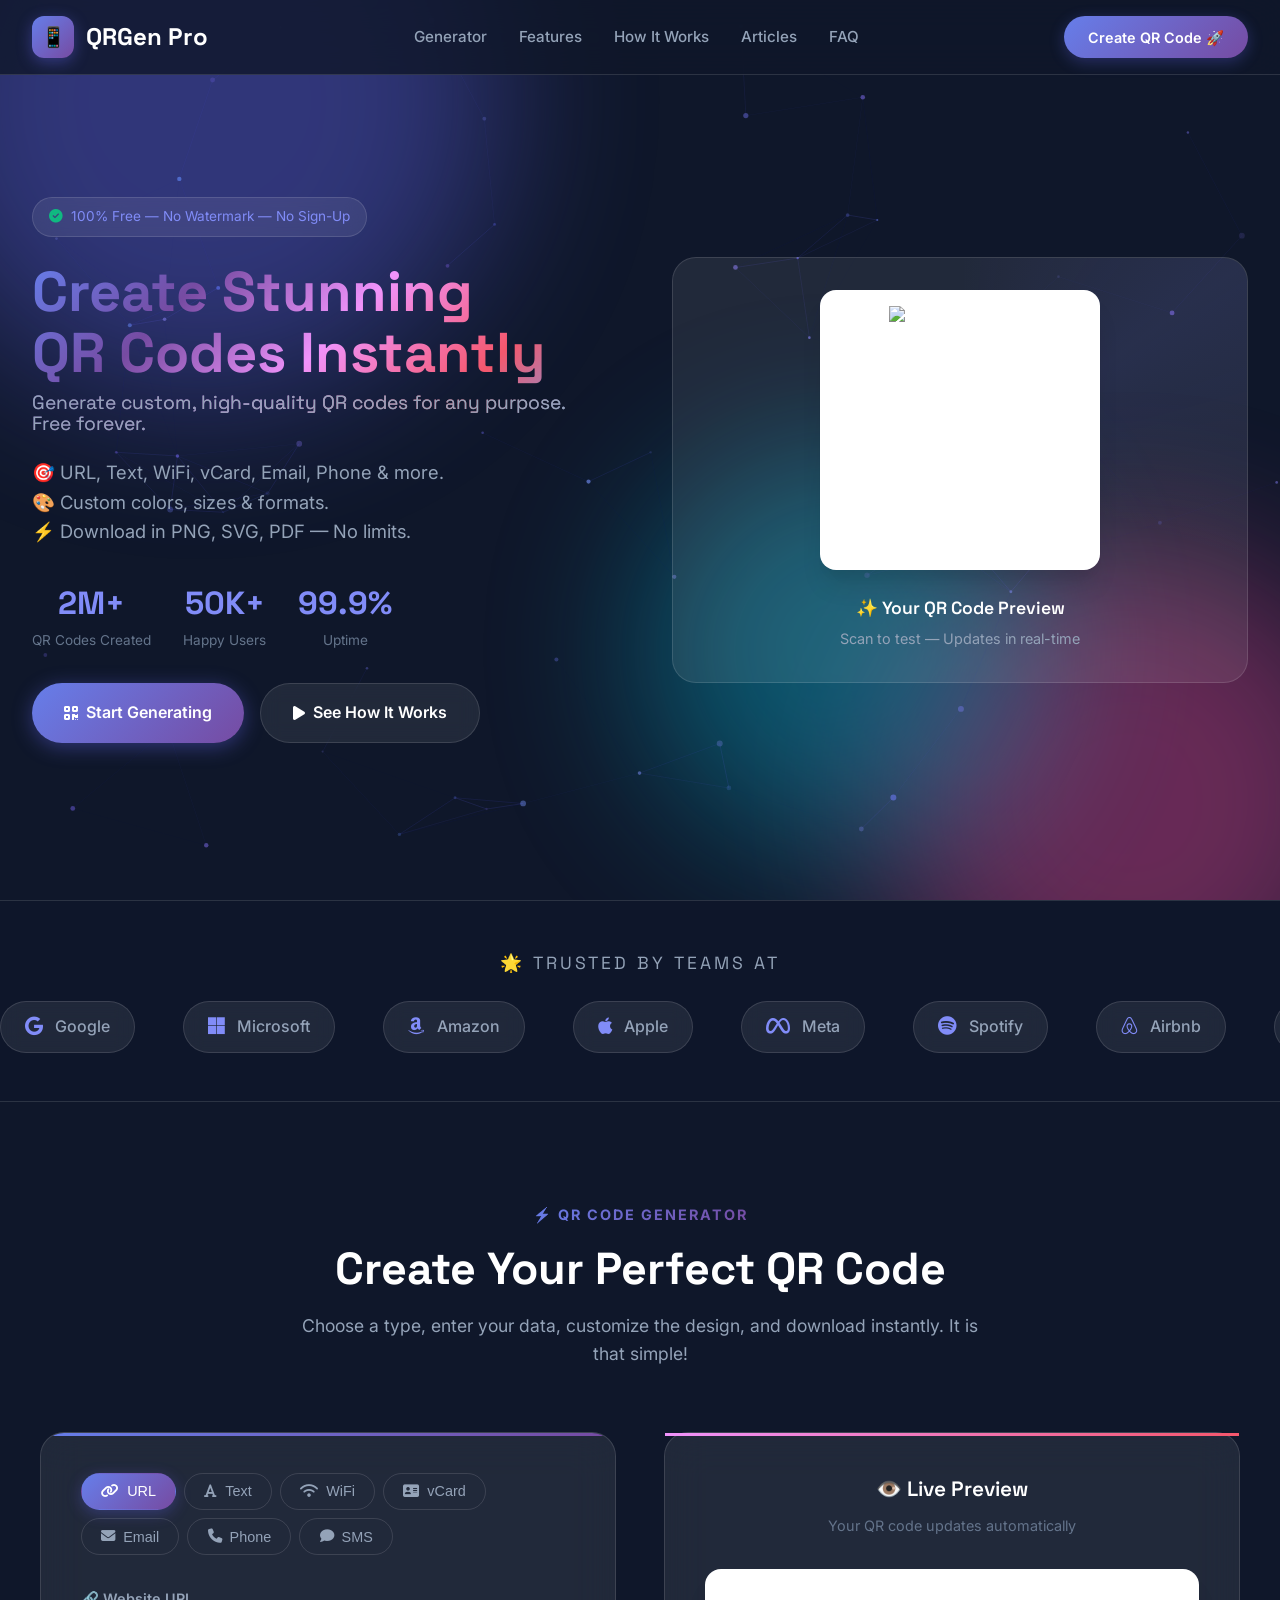
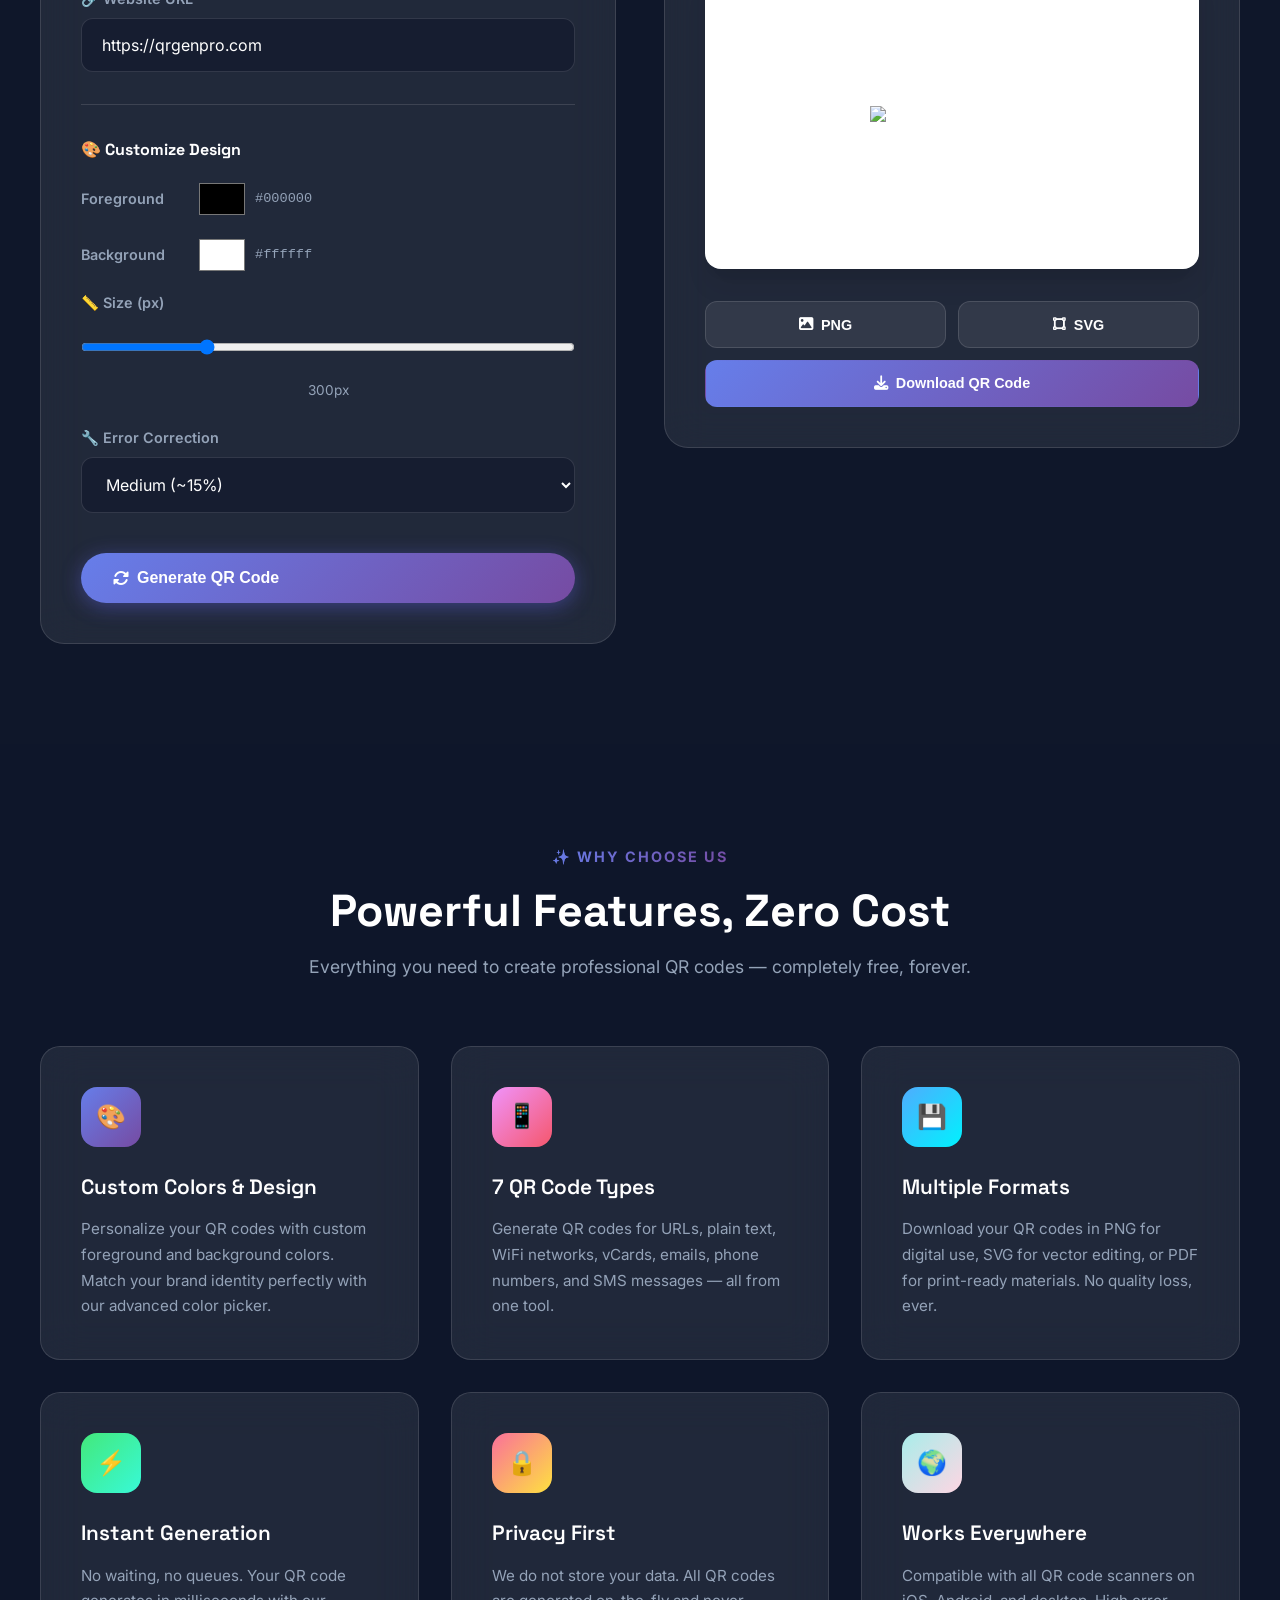
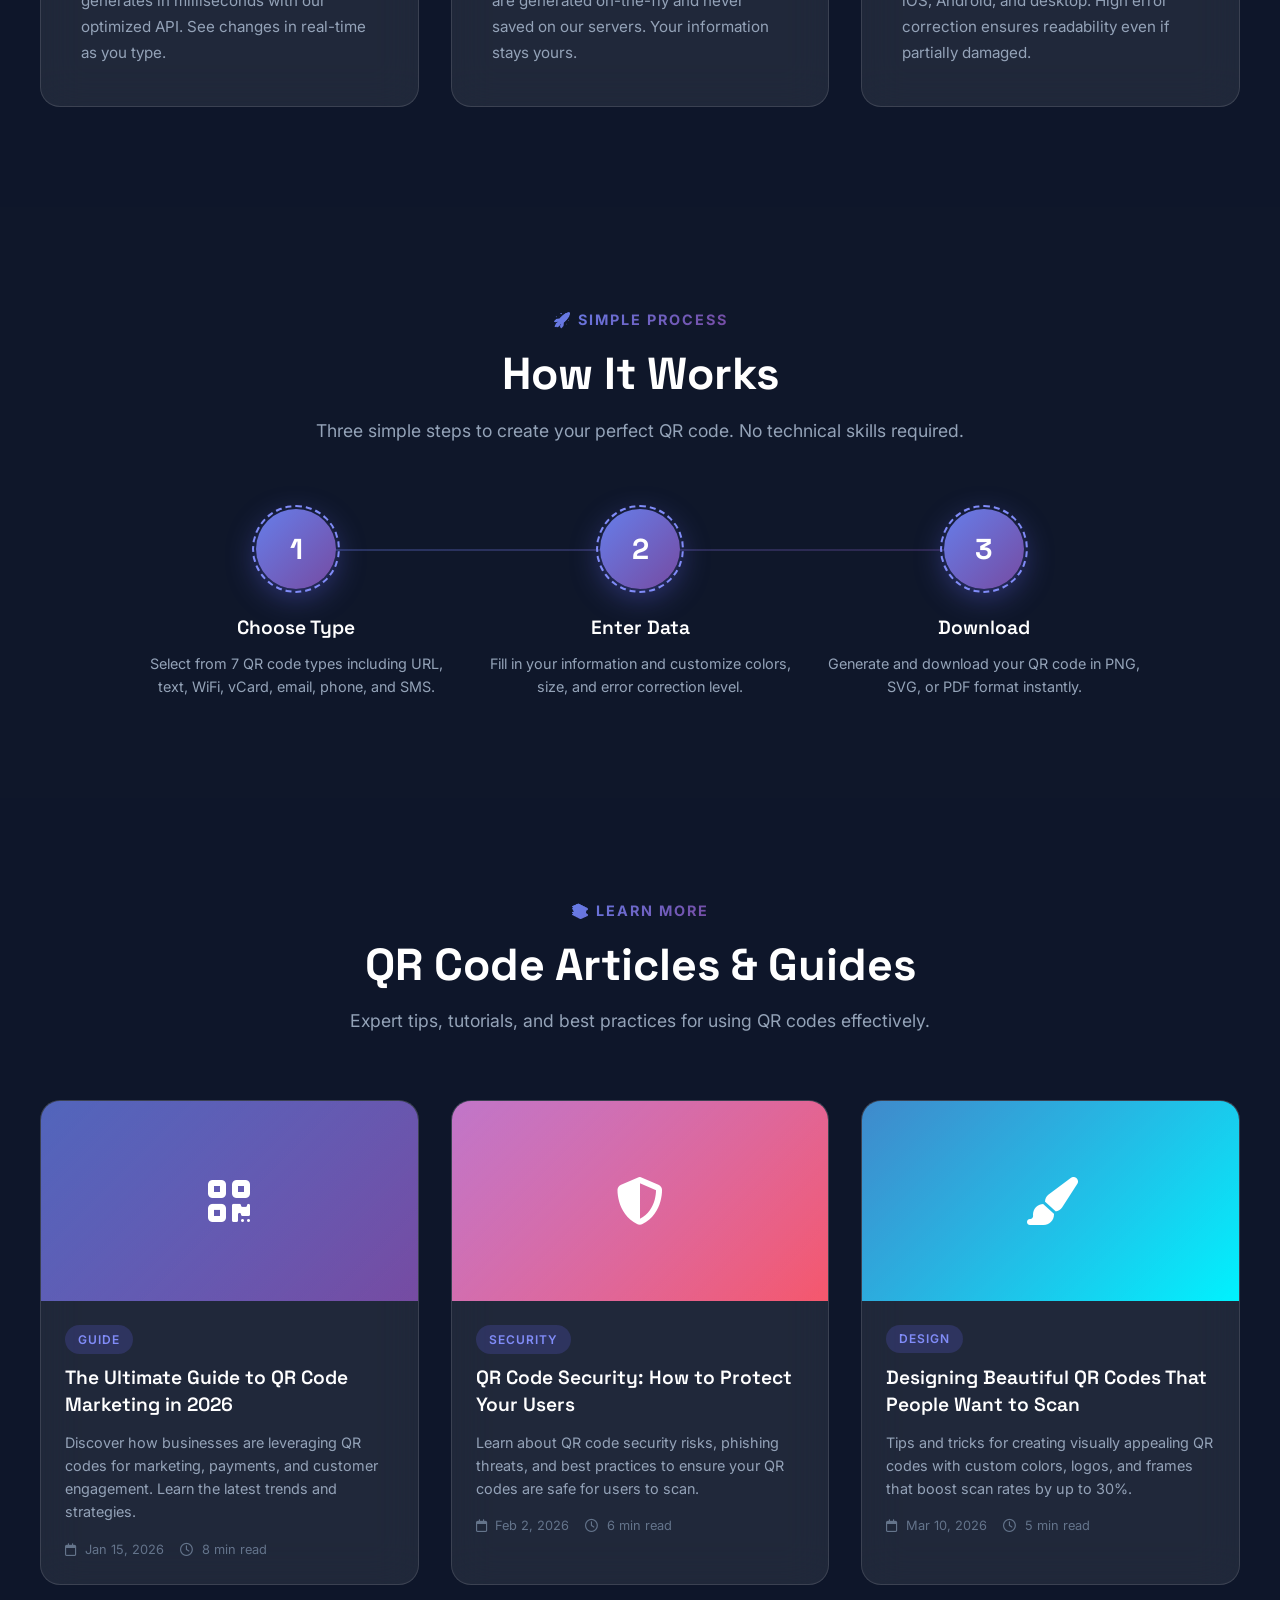
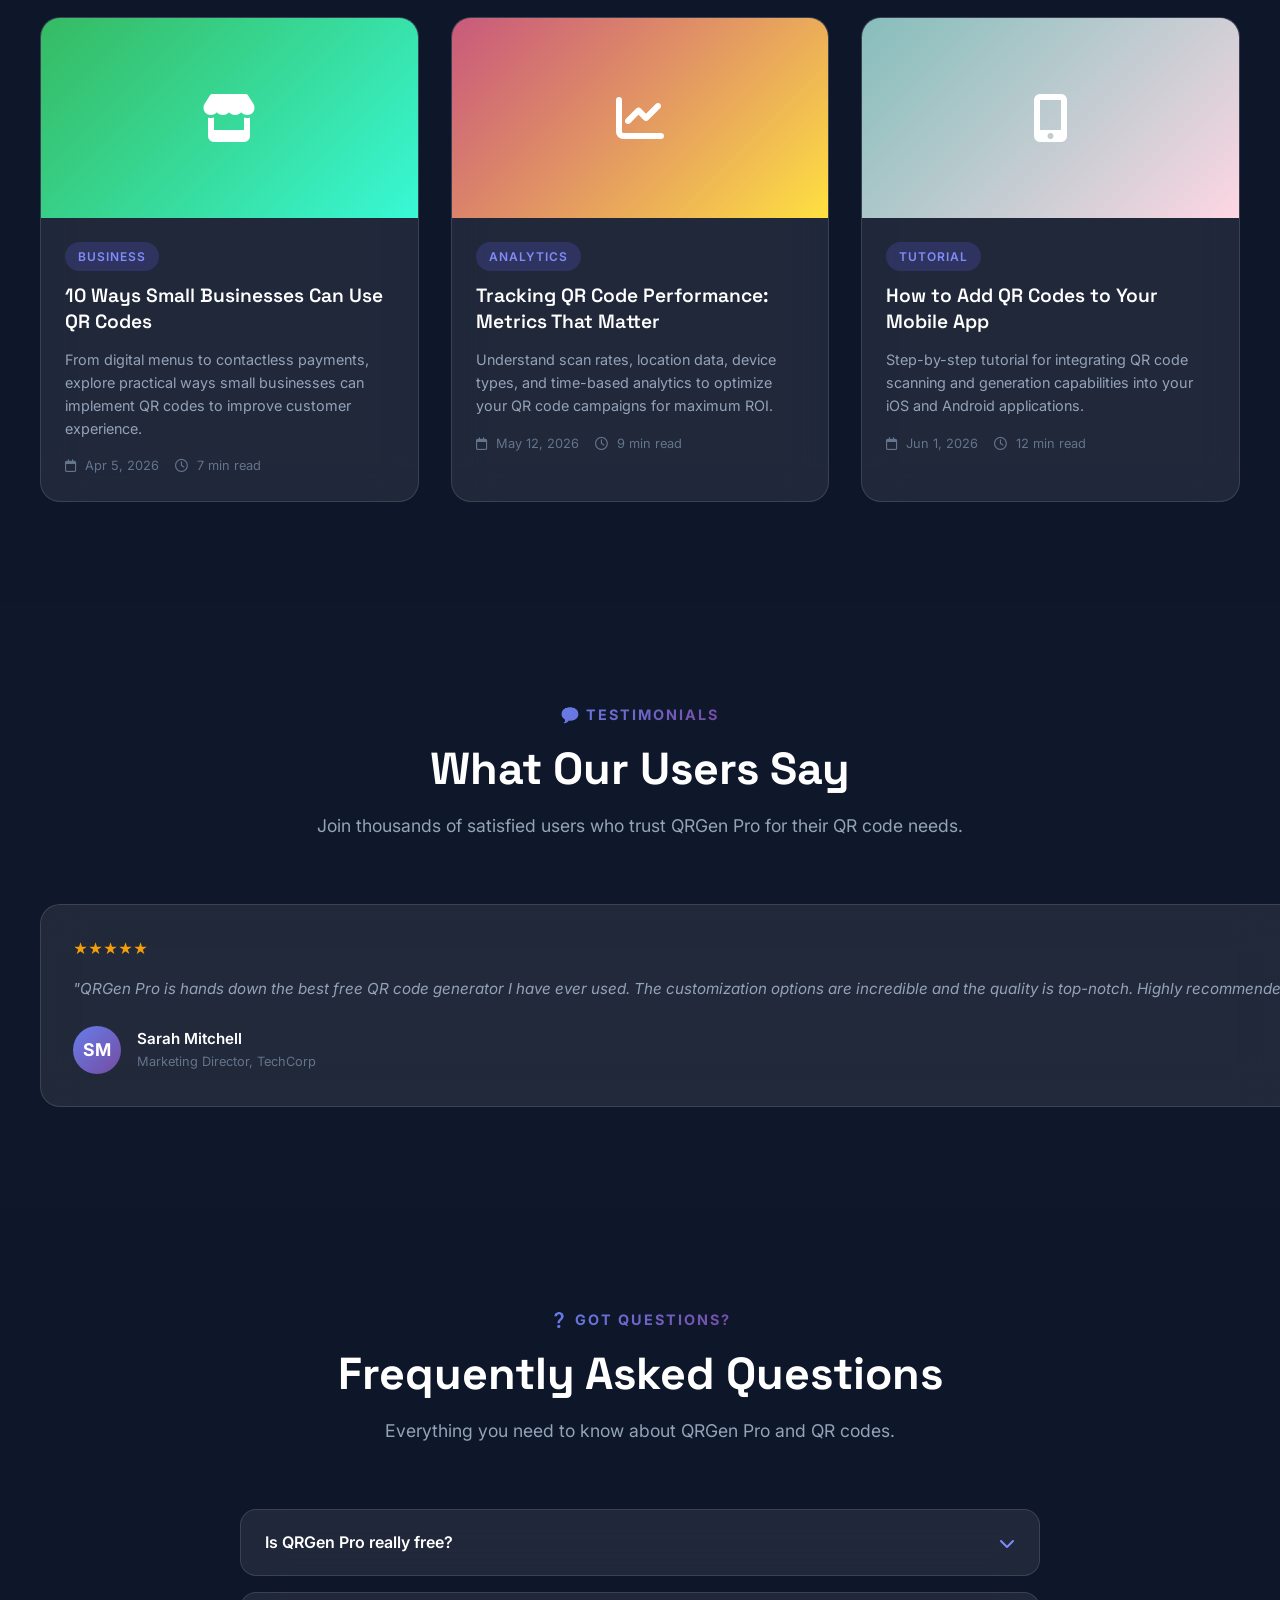
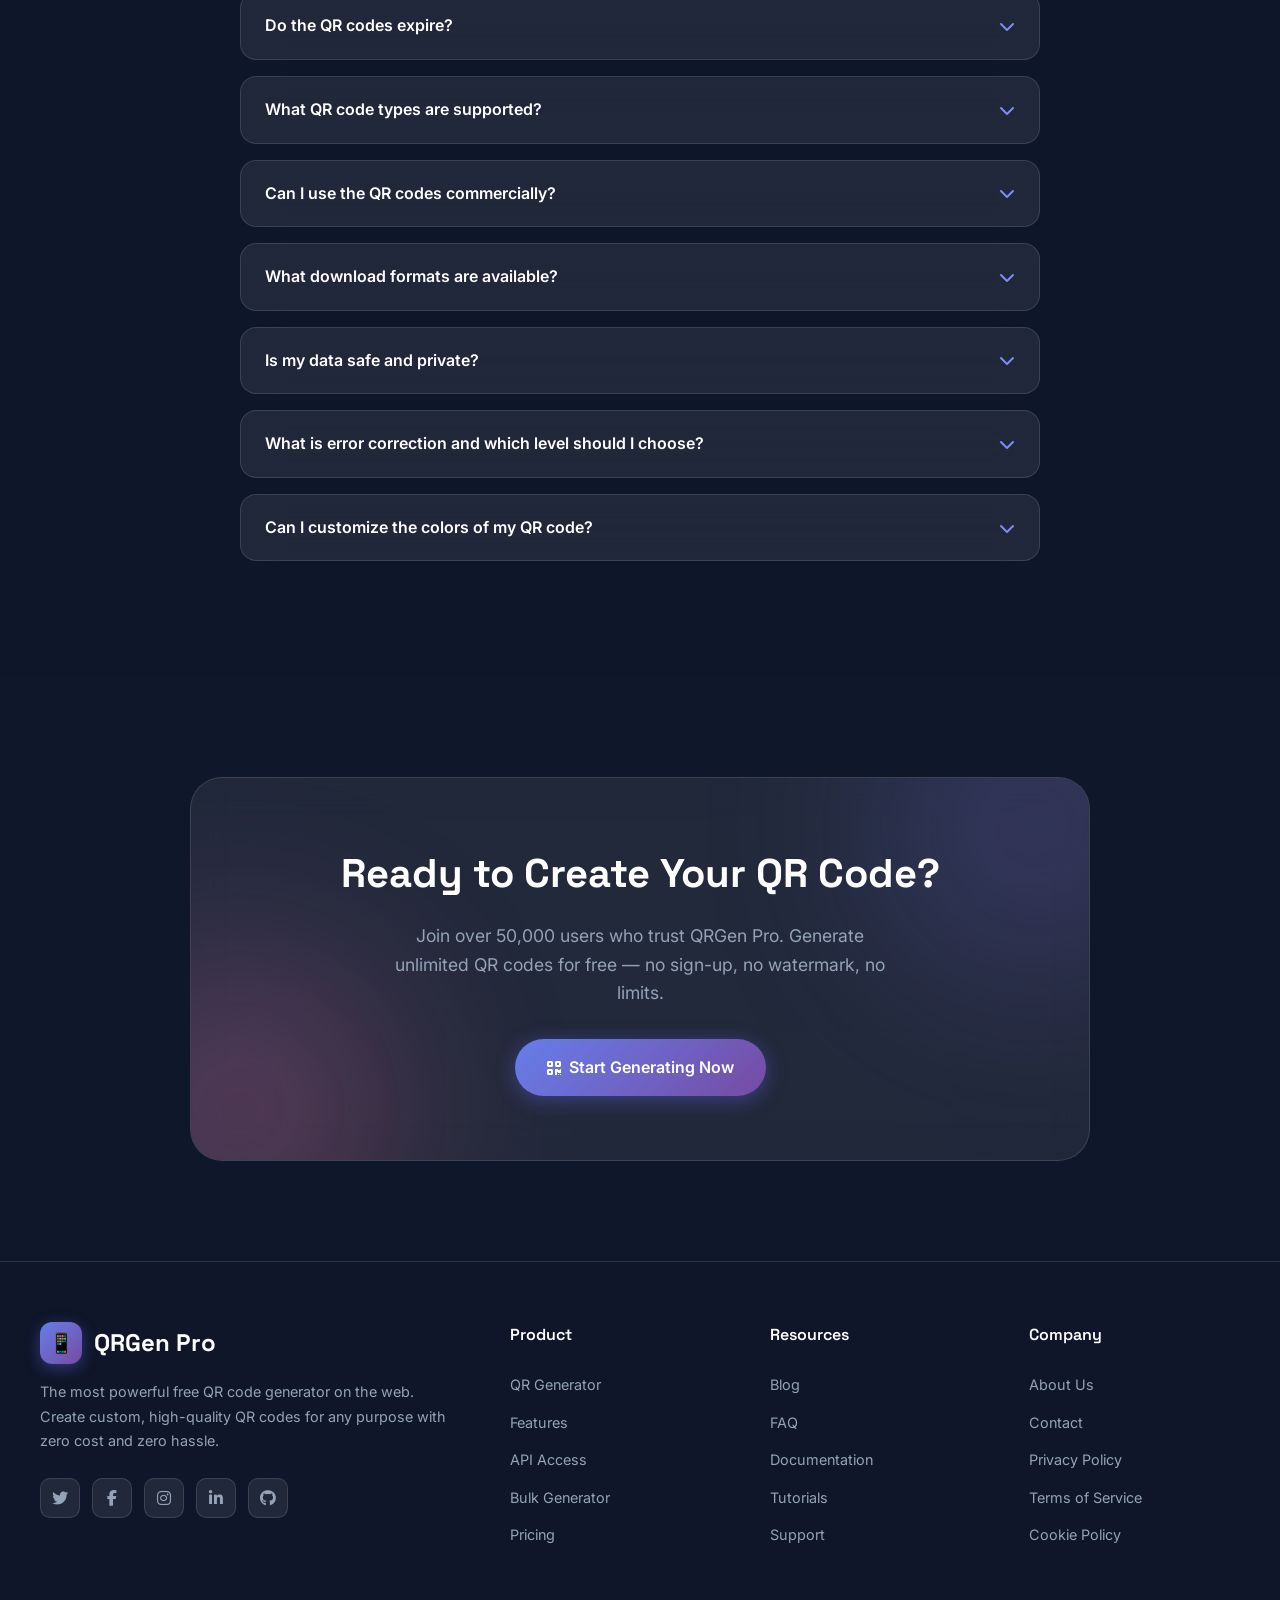
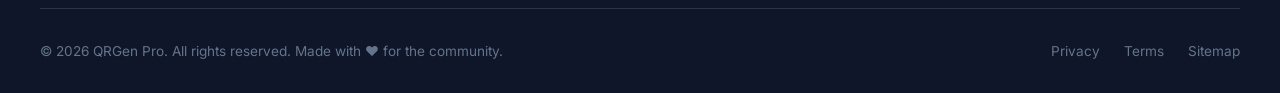
==== index.html @ 98ffdae9 "Add files via upload" ====
<!DOCTYPE html>
<html lang="en">
<head>
<meta charset="UTF-8">
<meta name="viewport" content="width=device-width, initial-scale=1.0">
<meta name="description" content="Free QR Code Generator - Create custom, high-quality QR codes for URLs, text, WiFi, vCard, email, phone & more. Download in PNG, SVG, PDF. No watermark, no registration.">
<meta name="keywords" content="QR code generator, free QR code, custom QR code, QR code maker, QR code creator, download QR code, PNG QR code, SVG QR code">
<meta name="author" content="QRGen Pro">
<meta name="robots" content="index, follow">
<meta property="og:title" content="QRGen Pro - Free QR Code Generator">
<meta property="og:description" content="Create stunning QR codes instantly. Free, no watermark, no sign-up required.">
<meta property="og:type" content="website">
<meta name="twitter:card" content="summary_large_image">
<title>QRGen Pro - Free QR Code Generator | Create Custom QR Codes Instantly</title>
<link rel="canonical" href="https://bankacem.github.io/QR-Codes/">
<link rel="sitemap" type="application/xml" title="Sitemap" href="https://bankacem.github.io/QR-Codes/sitemap.xml">
<link rel="icon" href="https://cdn-icons-png.flaticon.com/512/714/714390.png">
<link href="https://fonts.googleapis.com/css2?family=Inter:wght@300;400;500;600;700;800;900&family=Space+Grotesk:wght@400;500;600;700&display=swap" rel="stylesheet">
<link rel="stylesheet" href="https://cdnjs.cloudflare.com/ajax/libs/font-awesome/6.5.0/css/all.min.css">
<style>
:root{--primary:#6366f1;--primary-dark:#4f46e5;--primary-light:#818cf8;--secondary:#ec4899;--accent:#06b6d4;--success:#10b981;--warning:#f59e0b;--danger:#ef4444;--dark:#0f172a;--dark-light:#1e293b;--gray:#64748b;--gray-light:#94a3b8;--white:#fff;--glass:rgba(255,255,255,0.08);--glass-border:rgba(255,255,255,0.12);--g1:linear-gradient(135deg,#667eea 0%,#764ba2 100%);--g2:linear-gradient(135deg,#f093fb 0%,#f5576c 100%);--g3:linear-gradient(135deg,#4facfe 0%,#00f2fe 100%);--g4:linear-gradient(135deg,#43e97b 0%,#38f9d7 100%);--g5:linear-gradient(135deg,#fa709a 0%,#fee140 100%);--gh:linear-gradient(135deg,#667eea 0%,#764ba2 25%,#f093fb 50%,#f5576c 75%,#4facfe 100%);--sh-sm:0 1px 2px rgba(0,0,0,0.05);--sh-md:0 4px 6px -1px rgba(0,0,0,0.1),0 2px 4px -1px rgba(0,0,0,0.06);--sh-lg:0 10px 15px -3px rgba(0,0,0,0.1),0 4px 6px -2px rgba(0,0,0,0.05);--sh-xl:0 20px 25px -5px rgba(0,0,0,0.1),0 10px 10px -5px rgba(0,0,0,0.04);}
*{margin:0;padding:0;box-sizing:border-box}
html{scroll-behavior:smooth;scroll-padding-top:80px}
body{font-family:'Inter',-apple-system,BlinkMacSystemFont,sans-serif;background:var(--dark);color:var(--white);line-height:1.6;overflow-x:hidden}
.bg{position:fixed;top:0;left:0;width:100%;height:100%;z-index:-1;overflow:hidden}
.orb{position:absolute;border-radius:50%;filter:blur(80px);opacity:0.4;animation:fo 20s ease-in-out infinite}
.o1{width:600px;height:600px;background:var(--primary);top:-200px;left:-100px}
.o2{width:500px;height:500px;background:var(--secondary);bottom:-150px;right:-100px;animation-delay:-5s}
.o3{width:400px;height:400px;background:var(--accent);top:50%;left:50%;animation-delay:-10s}
@keyframes fo{0%,100%{transform:translate(0,0) scale(1)}25%{transform:translate(50px,-30px) scale(1.1)}50%{transform:translate(-30px,50px) scale(0.9)}75%{transform:translate(30px,30px) scale(1.05)}}
#pc{position:fixed;top:0;left:0;width:100%;height:100%;z-index:-1;pointer-events:none}
.tc{position:fixed;top:100px;right:20px;z-index:10000;display:flex;flex-direction:column;gap:0.5rem}
.toast{background:var(--dark-light);border:1px solid var(--glass-border);border-radius:12px;padding:1rem 1.5rem;display:flex;align-items:center;gap:0.75rem;color:var(--white);font-size:0.9rem;font-weight:500;box-shadow:var(--sh-xl);animation:si 0.4s ease;min-width:280px}
.toast.s{border-left:4px solid var(--success)}.toast.e{border-left:4px solid var(--danger)}.toast.i{border-left:4px solid var(--primary)}
@keyframes si{from{opacity:0;transform:translateX(100px)}to{opacity:1;transform:translateX(0)}}
@keyframes so{to{opacity:0;transform:translateX(100px)}}.toast.h{animation:so 0.4s ease forwards}
.nav{position:fixed;top:0;left:0;right:0;z-index:1000;padding:1rem 2rem;background:rgba(15,23,42,0.8);backdrop-filter:blur(20px);border-bottom:1px solid var(--glass-border);transition:all 0.3s ease}
.nav.sc{padding:0.75rem 2rem;background:rgba(15,23,42,0.95);box-shadow:var(--sh-lg)}
.ni{max-width:1400px;margin:0 auto;display:flex;justify-content:space-between;align-items:center}
.logo{display:flex;align-items:center;gap:0.75rem;text-decoration:none;color:var(--white);font-family:'Space Grotesk',sans-serif;font-weight:700;font-size:1.5rem}
.li{width:42px;height:42px;background:var(--g1);border-radius:12px;display:flex;align-items:center;justify-content:center;font-size:1.25rem;box-shadow:0 4px 15px rgba(99,102,241,0.4)}
.nl{display:flex;gap:2rem;list-style:none}
.nl a{color:var(--gray-light);text-decoration:none;font-weight:500;font-size:0.95rem;transition:color 0.3s ease;position:relative}
.nl a:hover{color:var(--white)}
.nl a::after{content:'';position:absolute;bottom:-4px;left:0;width:0;height:2px;background:var(--g1);transition:width 0.3s ease;border-radius:2px}
.nl a:hover::after{width:100%}
.nc{background:var(--g1);color:var(--white);padding:0.6rem 1.5rem;border-radius:50px;text-decoration:none;font-weight:600;font-size:0.9rem;transition:all 0.3s ease;box-shadow:0 4px 15px rgba(99,102,241,0.3)}
.nc:hover{transform:translateY(-2px);box-shadow:0 8px 25px rgba(99,102,241,0.5)}
.hero{min-height:100vh;display:flex;align-items:center;justify-content:center;padding:120px 2rem 80px;position:relative;overflow:hidden}
.hc{max-width:1400px;width:100%;display:grid;grid-template-columns:1fr 1fr;gap:4rem;align-items:center}
.ht{animation:fu 1s ease}
.hb{display:inline-flex;align-items:center;gap:0.5rem;background:var(--glass);border:1px solid var(--glass-border);padding:0.5rem 1rem;border-radius:50px;font-size:0.85rem;color:var(--primary-light);margin-bottom:1.5rem;backdrop-filter:blur(10px)}
.hb i{color:var(--success)}
.htit{font-family:'Space Grotesk',sans-serif;font-size:3.5rem;font-weight:800;line-height:1.1;margin-bottom:1.5rem;background:var(--gh);-webkit-background-clip:text;-webkit-text-fill-color:transparent;background-clip:text}
.htit span{display:block;font-size:1.2rem;font-weight:400;color:var(--gray-light);-webkit-text-fill-color:var(--gray-light);margin-top:0.5rem}
.hd{font-size:1.15rem;color:var(--gray-light);margin-bottom:2rem;max-width:500px}
.hs{display:flex;gap:2rem;margin-bottom:2rem}
.st{text-align:center}
.sn{font-family:'Space Grotesk',sans-serif;font-size:2rem;font-weight:700;color:var(--primary-light)}
.sl{font-size:0.85rem;color:var(--gray)}
.hbts{display:flex;gap:1rem;flex-wrap:wrap}
.bp{background:var(--g1);color:var(--white);padding:1rem 2rem;border-radius:50px;text-decoration:none;font-weight:600;font-size:1rem;border:none;cursor:pointer;transition:all 0.3s ease;display:inline-flex;align-items:center;gap:0.5rem;box-shadow:0 4px 20px rgba(99,102,241,0.4)}
.bp:hover{transform:translateY(-3px);box-shadow:0 8px 30px rgba(99,102,241,0.6)}
.bs{background:var(--glass);color:var(--white);padding:1rem 2rem;border-radius:50px;text-decoration:none;font-weight:600;font-size:1rem;border:1px solid var(--glass-border);cursor:pointer;transition:all 0.3s ease;display:inline-flex;align-items:center;gap:0.5rem;backdrop-filter:blur(10px)}
.bs:hover{background:rgba(255,255,255,0.15);border-color:var(--primary-light)}
.hv{position:relative;animation:fu 1s ease 0.3s both}
.hqp{background:var(--glass);backdrop-filter:blur(20px);border:1px solid var(--glass-border);border-radius:24px;padding:2rem;text-align:center;position:relative;overflow:hidden}
.hqp::before{content:'';position:absolute;top:-50%;left:-50%;width:200%;height:200%;background:conic-gradient(from 0deg,transparent,var(--primary),transparent 30%);animation:rot 4s linear infinite;opacity:0.1}
@keyframes rot{to{transform:rotate(360deg)}}
.hqi{position:relative;z-index:1}
.hqimg{width:280px;height:280px;margin:0 auto 1.5rem;background:var(--white);border-radius:16px;padding:1rem;box-shadow:var(--sh-xl)}
.hqimg img{width:100%;height:100%;object-fit:contain}
.hql{font-family:'Space Grotesk',sans-serif;font-size:1.1rem;font-weight:600;color:var(--white)}
.hqs{font-size:0.9rem;color:var(--gray-light);margin-top:0.25rem}
.ms{padding:3rem 0;overflow:hidden;background:rgba(15,23,42,0.5);border-top:1px solid var(--glass-border);border-bottom:1px solid var(--glass-border)}
.mt{text-align:center;font-family:'Space Grotesk',sans-serif;font-size:1.1rem;color:var(--gray-light);margin-bottom:1.5rem;text-transform:uppercase;letter-spacing:3px}
.mtr{display:flex;gap:3rem;animation:mr 30s linear infinite;width:max-content}
.mtr:hover{animation-play-state:paused}
@keyframes mr{0%{transform:translateX(0)}100%{transform:translateX(-50%)}}
.mi{display:flex;align-items:center;gap:0.75rem;background:var(--glass);border:1px solid var(--glass-border);padding:0.75rem 1.5rem;border-radius:50px;white-space:nowrap;font-weight:500;color:var(--gray-light);backdrop-filter:blur(10px);transition:all 0.3s ease}
.mi:hover{background:rgba(99,102,241,0.2);border-color:var(--primary-light);color:var(--white)}
.mi i{font-size:1.2rem;color:var(--primary-light)}
.gs{padding:100px 2rem;position:relative}
.sh{text-align:center;max-width:700px;margin:0 auto 4rem}
.stag{display:inline-block;background:var(--g1);-webkit-background-clip:text;-webkit-text-fill-color:transparent;background-clip:text;font-weight:700;font-size:0.9rem;text-transform:uppercase;letter-spacing:2px;margin-bottom:1rem}
.stit{font-family:'Space Grotesk',sans-serif;font-size:2.8rem;font-weight:700;margin-bottom:1rem;line-height:1.2}
.sd{font-size:1.1rem;color:var(--gray-light)}
.gc{max-width:1200px;margin:0 auto;display:grid;grid-template-columns:1fr 1fr;gap:3rem;align-items:start}
.gcard{background:var(--glass);backdrop-filter:blur(20px);border:1px solid var(--glass-border);border-radius:24px;padding:2.5rem;position:relative;overflow:hidden}
.gcard::before{content:'';position:absolute;top:0;left:0;right:0;height:3px;background:var(--g1)}
.qt{display:flex;gap:0.5rem;margin-bottom:2rem;flex-wrap:wrap}
.qtab{padding:0.6rem 1.2rem;border-radius:50px;border:1px solid var(--glass-border);background:transparent;color:var(--gray-light);font-size:0.9rem;font-weight:500;cursor:pointer;transition:all 0.3s ease;display:flex;align-items:center;gap:0.5rem}
.qtab:hover{background:rgba(99,102,241,0.1);border-color:var(--primary-light);color:var(--white)}
.qtab.a{background:var(--g1);border-color:transparent;color:var(--white);box-shadow:0 4px 15px rgba(99,102,241,0.3)}
.qig{margin-bottom:1.5rem}
.qig label{display:block;font-size:0.9rem;font-weight:600;color:var(--gray-light);margin-bottom:0.5rem}
.qig input,.qig textarea,.qig select{width:100%;padding:1rem 1.25rem;border-radius:12px;border:1px solid var(--glass-border);background:rgba(15,23,42,0.6);color:var(--white);font-size:1rem;font-family:inherit;transition:all 0.3s ease;outline:none}
.qig input:focus,.qig textarea:focus,.qig select:focus{border-color:var(--primary-light);box-shadow:0 0 0 3px rgba(99,102,241,0.2)}
.qig textarea{min-height:120px;resize:vertical}
.qir{display:grid;grid-template-columns:1fr 1fr;gap:1rem}
.cpg{display:flex;align-items:center;gap:1rem;margin-bottom:1rem}
.cpg label{font-size:0.9rem;font-weight:600;color:var(--gray-light);min-width:100px}
.cpw{position:relative;display:flex;align-items:center;gap:0.5rem}
.cpw input[type="color"]{width:50px;height:40px;border:none;border-radius:8px;cursor:pointer;background:none}
.cpw span{font-size:0.85rem;color:var(--gray-light);font-family:monospace}
.qpc{background:var(--glass);backdrop-filter:blur(20px);border:1px solid var(--glass-border);border-radius:24px;padding:2.5rem;text-align:center;position:sticky;top:100px}
.qpc::before{content:'';position:absolute;top:0;left:0;right:0;height:3px;background:var(--g2)}
.qpt{font-family:'Space Grotesk',sans-serif;font-size:1.3rem;font-weight:600;margin-bottom:0.5rem}
.qps{font-size:0.9rem;color:var(--gray);margin-bottom:2rem}
.qpa{background:var(--white);border-radius:16px;padding:2rem;margin-bottom:2rem;min-height:300px;display:flex;align-items:center;justify-content:center;box-shadow:var(--sh-xl)}
.qpa img{max-width:100%;max-height:260px}
.qph{text-align:center;color:var(--gray)}
.qph i{font-size:4rem;margin-bottom:1rem;opacity:0.5}
.qdb{display:grid;grid-template-columns:1fr 1fr;gap:0.75rem}
.bd{padding:0.9rem;border-radius:12px;border:1px solid var(--glass-border);background:var(--glass);color:var(--white);font-weight:600;font-size:0.9rem;cursor:pointer;transition:all 0.3s ease;display:flex;align-items:center;justify-content:center;gap:0.5rem}
.bd:hover{background:var(--primary);border-color:var(--primary);transform:translateY(-2px)}
.bd.bf{grid-column:1/-1;background:var(--g1);border-color:transparent}
.bd.bf:hover{box-shadow:0 4px 20px rgba(99,102,241,0.4)}
.fs{padding:100px 2rem;background:rgba(15,23,42,0.5)}
.fg{max-width:1200px;margin:0 auto;display:grid;grid-template-columns:repeat(auto-fit,minmax(300px,1fr));gap:2rem}
.fc{background:var(--glass);backdrop-filter:blur(20px);border:1px solid var(--glass-border);border-radius:20px;padding:2.5rem;transition:all 0.4s ease;position:relative;overflow:hidden}
.fc::before{content:'';position:absolute;top:0;left:0;right:0;height:3px;background:var(--g3);transform:scaleX(0);transition:transform 0.4s ease}
.fc:hover{transform:translateY(-8px);box-shadow:var(--sh-xl);border-color:rgba(99,102,241,0.3)}
.fc:hover::before{transform:scaleX(1)}
.fi{width:60px;height:60px;border-radius:16px;display:flex;align-items:center;justify-content:center;font-size:1.5rem;margin-bottom:1.5rem;position:relative}
.fi.b1{background:var(--g1)}.fi.b2{background:var(--g2)}.fi.b3{background:var(--g3)}.fi.b4{background:var(--g4)}.fi.b5{background:var(--g5)}.fi.b6{background:linear-gradient(135deg,#a8edea 0%,#fed6e3 100%)}
.ft{font-family:'Space Grotesk',sans-serif;font-size:1.3rem;font-weight:600;margin-bottom:0.75rem}
.fd{font-size:0.95rem;color:var(--gray-light);line-height:1.7}
.hiw{padding:100px 2rem}
.sc{max-width:1000px;margin:0 auto;display:flex;justify-content:space-between;gap:2rem;position:relative}
.sc::before{content:'';position:absolute;top:40px;left:15%;right:15%;height:2px;background:var(--g1);opacity:0.3}
.si{flex:1;text-align:center;position:relative;z-index:1}
.sn2{width:80px;height:80px;border-radius:50%;background:var(--g1);display:flex;align-items:center;justify-content:center;font-family:'Space Grotesk',sans-serif;font-size:1.8rem;font-weight:700;margin:0 auto 1.5rem;box-shadow:0 8px 30px rgba(99,102,241,0.4);position:relative}
.sn2::after{content:'';position:absolute;inset:-4px;border-radius:50%;border:2px dashed var(--primary-light);animation:sp 10s linear infinite}
@keyframes sp{to{transform:rotate(360deg)}}
.st2{font-family:'Space Grotesk',sans-serif;font-size:1.2rem;font-weight:600;margin-bottom:0.5rem}
.sd2{font-size:0.9rem;color:var(--gray-light)}
.ars{padding:100px 2rem;background:rgba(15,23,42,0.5)}
.ag{max-width:1200px;margin:0 auto;display:grid;grid-template-columns:repeat(auto-fit,minmax(350px,1fr));gap:2rem}
.arc{background:var(--glass);backdrop-filter:blur(20px);border:1px solid var(--glass-border);border-radius:20px;overflow:hidden;transition:all 0.4s ease}
.arc:hover{transform:translateY(-8px);box-shadow:var(--sh-xl);border-color:rgba(99,102,241,0.3)}
.arim{height:200px;background:var(--g1);display:flex;align-items:center;justify-content:center;font-size:3rem;position:relative;overflow:hidden}
.arim::before{content:'';position:absolute;inset:0;background:linear-gradient(135deg,rgba(0,0,0,0.2),transparent)}
.arim i{position:relative;z-index:1}
.arcnt{padding:1.5rem}
.artag{display:inline-block;background:rgba(99,102,241,0.2);color:var(--primary-light);padding:0.3rem 0.8rem;border-radius:50px;font-size:0.75rem;font-weight:600;text-transform:uppercase;letter-spacing:1px;margin-bottom:0.75rem}
.artit{font-family:'Space Grotesk',sans-serif;font-size:1.2rem;font-weight:600;margin-bottom:0.75rem;line-height:1.4}
.arex{font-size:0.9rem;color:var(--gray-light);margin-bottom:1rem;line-height:1.6}
.arm{display:flex;align-items:center;gap:1rem;font-size:0.8rem;color:var(--gray)}
.arm i{margin-right:0.3rem}
.tss{padding:100px 2rem;overflow:hidden}
.tsl{max-width:1200px;margin:0 auto;position:relative}
.tst{display:flex;gap:2rem;animation:st 25s linear infinite;width:max-content}
.tst:hover{animation-play-state:paused}
@keyframes st{0%{transform:translateX(0)}100%{transform:translateX(-50%)}}
.tsc{background:var(--glass);backdrop-filter:blur(20px);border:1px solid var(--glass-border);border-radius:20px;padding:2rem;min-width:350px;transition:all 0.3s ease}
.tsc:hover{border-color:var(--primary-light);transform:scale(1.02)}
.tss2{color:var(--warning);margin-bottom:1rem;font-size:0.9rem}
.tstx{font-size:0.95rem;color:var(--gray-light);line-height:1.7;margin-bottom:1.5rem;font-style:italic}
.tsa{display:flex;align-items:center;gap:1rem}
.tsav{width:48px;height:48px;border-radius:50%;background:var(--g1);display:flex;align-items:center;justify-content:center;font-weight:700;font-size:1.1rem}
.tsai h4{font-size:0.95rem;font-weight:600}
.tsai p{font-size:0.8rem;color:var(--gray)}
.faqS{padding:100px 2rem;background:rgba(15,23,42,0.5)}
.faqC{max-width:800px;margin:0 auto}
.faqI{background:var(--glass);backdrop-filter:blur(20px);border:1px solid var(--glass-border);border-radius:16px;margin-bottom:1rem;overflow:hidden;transition:all 0.3s ease}
.faqI:hover{border-color:rgba(99,102,241,0.3)}
.faqQ{padding:1.25rem 1.5rem;display:flex;justify-content:space-between;align-items:center;cursor:pointer;font-weight:600;font-size:1rem;transition:all 0.3s ease}
.faqQ:hover{color:var(--primary-light)}
.faqQ i{transition:transform 0.3s ease;color:var(--primary-light)}
.faqI.a .faqQ i{transform:rotate(180deg)}
.faqA{max-height:0;overflow:hidden;transition:max-height 0.4s ease,padding 0.4s ease}
.faqI.a .faqA{max-height:300px;padding:0 1.5rem 1.25rem}
.faqA p{color:var(--gray-light);font-size:0.95rem;line-height:1.7}
.ctaS{padding:100px 2rem;position:relative;overflow:hidden}
.ctaC{max-width:900px;margin:0 auto;background:var(--glass);backdrop-filter:blur(20px);border:1px solid var(--glass-border);border-radius:32px;padding:4rem 3rem;text-align:center;position:relative;overflow:hidden}
.ctaC::before{content:'';position:absolute;top:-100px;right:-100px;width:300px;height:300px;background:var(--g1);border-radius:50%;filter:blur(100px);opacity:0.3}
.ctaC::after{content:'';position:absolute;bottom:-100px;left:-100px;width:300px;height:300px;background:var(--g2);border-radius:50%;filter:blur(100px);opacity:0.3}
.ctaT{font-family:'Space Grotesk',sans-serif;font-size:2.5rem;font-weight:700;margin-bottom:1rem;position:relative;z-index:1}
.ctaD{font-size:1.1rem;color:var(--gray-light);margin-bottom:2rem;max-width:500px;margin-left:auto;margin-right:auto;position:relative;z-index:1}
.ftr{padding:60px 2rem 30px;border-top:1px solid var(--glass-border);background:rgba(15,23,42,0.8)}
.fi2{max-width:1200px;margin:0 auto;display:grid;grid-template-columns:2fr 1fr 1fr 1fr;gap:3rem;margin-bottom:3rem}
.fb .logo{margin-bottom:1rem}
.fb p{color:var(--gray-light);font-size:0.9rem;line-height:1.7;margin-bottom:1.5rem}
.fsoc{display:flex;gap:0.75rem}
.fsoc a{width:40px;height:40px;border-radius:10px;background:var(--glass);border:1px solid var(--glass-border);display:flex;align-items:center;justify-content:center;color:var(--gray-light);text-decoration:none;transition:all 0.3s ease}
.fsoc a:hover{background:var(--primary);border-color:var(--primary);color:var(--white);transform:translateY(-3px)}
.fcol h4{font-family:'Space Grotesk',sans-serif;font-size:1rem;font-weight:600;margin-bottom:1.5rem;color:var(--white)}
.fcol ul{list-style:none}
.fcol ul li{margin-bottom:0.75rem}
.fcol ul li a{color:var(--gray-light);text-decoration:none;font-size:0.9rem;transition:color 0.3s ease}
.fcol ul li a:hover{color:var(--primary-light)}
.fb2{max-width:1200px;margin:0 auto;padding-top:2rem;border-top:1px solid var(--glass-border);display:flex;justify-content:space-between;align-items:center;flex-wrap:wrap;gap:1rem}
.fb2 p{color:var(--gray);font-size:0.85rem}
.fbl{display:flex;gap:1.5rem}
.fbl a{color:var(--gray);text-decoration:none;font-size:0.85rem;transition:color 0.3s ease}
.fbl a:hover{color:var(--primary-light)}
@keyframes fu{from{opacity:0;transform:translateY(30px)}to{opacity:1;transform:translateY(0)}}
.aos{opacity:0;transform:translateY(30px);transition:all 0.8s ease}
.aos.v{opacity:1;transform:translateY(0)}
.sct{position:fixed;bottom:30px;right:30px;width:50px;height:50px;border-radius:50%;background:var(--g1);color:var(--white);border:none;cursor:pointer;display:flex;align-items:center;justify-content:center;font-size:1.2rem;box-shadow:0 4px 20px rgba(99,102,241,0.4);opacity:0;visibility:hidden;transition:all 0.3s ease;z-index:999}
.sct.v{opacity:1;visibility:visible}
.sct:hover{transform:translateY(-3px);box-shadow:0 8px 30px rgba(99,102,241,0.6)}
@media(max-width:1024px){.hc{grid-template-columns:1fr;text-align:center}.ht{order:2}.hv{order:1}.hs{justify-content:center}.hbts{justify-content:center}.gc{grid-template-columns:1fr}.qpc{position:static}.fi2{grid-template-columns:1fr 1fr}}
@media(max-width:768px){.nav{padding:1rem}.nl{display:none}.htit{font-size:2.5rem}.stit{font-size:2rem}.sc{flex-direction:column}.sc::before{display:none}.fi2{grid-template-columns:1fr}.fb2{flex-direction:column;text-align:center}.qir{grid-template-columns:1fr}}
</style>
</head>
<body>
<div class="bg"><div class="orb o1"></div><div class="orb o2"></div><div class="orb o3"></div></div>
<canvas id="pc"></canvas>
<div class="tc" id="tc"></div>

<nav class="nav" id="nav">
<div class="ni">
<a href="#" class="logo"><div class="li">📱</div><span>QRGen Pro</span></a>
<ul class="nl"><li><a href="#generator">Generator</a></li><li><a href="#features">Features</a></li><li><a href="#how-it-works">How It Works</a></li><li><a href="#articles">Articles</a></li><li><a href="#faq">FAQ</a></li></ul>
<a href="#generator" class="nc">Create QR Code 🚀</a>
</div>
</nav>

<section class="hero" id="home">
<div class="hc">
<div class="ht">
<div class="hb"><i class="fas fa-check-circle"></i>100% Free — No Watermark — No Sign-Up</div>
<h1 class="htit">Create Stunning<br>QR Codes Instantly<span>Generate custom, high-quality QR codes for any purpose. Free forever.</span></h1>
<p class="hd">🎯 URL, Text, WiFi, vCard, Email, Phone & more.<br>🎨 Custom colors, sizes & formats.<br>⚡ Download in PNG, SVG, PDF — No limits.</p>
<div class="hs"><div class="st"><div class="sn">2M+</div><div class="sl">QR Codes Created</div></div><div class="st"><div class="sn">50K+</div><div class="sl">Happy Users</div></div><div class="st"><div class="sn">99.9%</div><div class="sl">Uptime</div></div></div>
<div class="hbts"><a href="#generator" class="bp"><i class="fas fa-qrcode"></i> Start Generating</a><a href="#features" class="bs"><i class="fas fa-play"></i> See How It Works</a></div>
</div>
<div class="hv">
<div class="hqp">
<div class="hqi">
<div class="hqimg"><img src="https://api.qrserver.com/v1/create-qr-code/?size=300x300&data=https://qrgenpro.com&color=000000&bgcolor=ffffff" alt="Sample QR Code" id="hqi"></div>
<div class="hql">✨ Your QR Code Preview</div>
<div class="hqs">Scan to test — Updates in real-time</div>
</div>
</div>
</div>
</div>
</section>

<section class="ms">
<div class="mt">🌟 Trusted by teams at</div>
<div class="mtr" id="mtr">
<div class="mi"><i class="fab fa-google"></i> Google</div>
<div class="mi"><i class="fab fa-microsoft"></i> Microsoft</div>
<div class="mi"><i class="fab fa-amazon"></i> Amazon</div>
<div class="mi"><i class="fab fa-apple"></i> Apple</div>
<div class="mi"><i class="fab fa-meta"></i> Meta</div>
<div class="mi"><i class="fab fa-spotify"></i> Spotify</div>
<div class="mi"><i class="fab fa-airbnb"></i> Airbnb</div>
<div class="mi"><i class="fab fa-uber"></i> Uber</div>
<div class="mi"><i class="fab fa-stripe"></i> Stripe</div>
<div class="mi"><i class="fab fa-shopify"></i> Shopify</div>
<div class="mi"><i class="fab fa-slack"></i> Slack</div>
<div class="mi"><i class="fab fa-notion"></i> Notion</div>
<div class="mi"><i class="fab fa-google"></i> Google</div>
<div class="mi"><i class="fab fa-microsoft"></i> Microsoft</div>
<div class="mi"><i class="fab fa-amazon"></i> Amazon</div>
<div class="mi"><i class="fab fa-apple"></i> Apple</div>
<div class="mi"><i class="fab fa-meta"></i> Meta</div>
<div class="mi"><i class="fab fa-spotify"></i> Spotify</div>
<div class="mi"><i class="fab fa-airbnb"></i> Airbnb</div>
<div class="mi"><i class="fab fa-uber"></i> Uber</div>
<div class="mi"><i class="fab fa-stripe"></i> Stripe</div>
<div class="mi"><i class="fab fa-shopify"></i> Shopify</div>
<div class="mi"><i class="fab fa-slack"></i> Slack</div>
<div class="mi"><i class="fab fa-notion"></i> Notion</div>
</div>
</section>
<section class="gs" id="generator">
<div class="sh aos">
<div class="stag">⚡ QR Code Generator</div>
<h2 class="stit">Create Your Perfect QR Code</h2>
<p class="sd">Choose a type, enter your data, customize the design, and download instantly. It is that simple!</p>
</div>
<div class="gc">
<div class="gcard aos">
<div class="qt">
<button class="qtab a" data-type="url" onclick="swTab(this)"><i class="fas fa-link"></i> URL</button>
<button class="qtab" data-type="text" onclick="swTab(this)"><i class="fas fa-font"></i> Text</button>
<button class="qtab" data-type="wifi" onclick="swTab(this)"><i class="fas fa-wifi"></i> WiFi</button>
<button class="qtab" data-type="vcard" onclick="swTab(this)"><i class="fas fa-address-card"></i> vCard</button>
<button class="qtab" data-type="email" onclick="swTab(this)"><i class="fas fa-envelope"></i> Email</button>
<button class="qtab" data-type="phone" onclick="swTab(this)"><i class="fas fa-phone"></i> Phone</button>
<button class="qtab" data-type="sms" onclick="swTab(this)"><i class="fas fa-comment"></i> SMS</button>
</div>

<div id="form-url" class="qf">
<div class="qig"><label>🔗 Website URL</label><input type="url" id="urlInput" placeholder="https://example.com" value="https://qrgenpro.com"></div>
</div>
<div id="form-text" class="qf" style="display:none;">
<div class="qig"><label>📝 Your Text</label><textarea id="textInput" placeholder="Enter any text here...">Hello! This is a QR Code generated by QRGen Pro.</textarea></div>
</div>
<div id="form-wifi" class="qf" style="display:none;">
<div class="qig"><label>📶 Network Name (SSID)</label><input type="text" id="wifiSsid" placeholder="MyWiFiNetwork"></div>
<div class="qig"><label>🔒 Password</label><input type="text" id="wifiPassword" placeholder="password123"></div>
<div class="qig"><label>🔐 Security Type</label><select id="wifiSecurity"><option value="WPA">WPA/WPA2</option><option value="WEP">WEP</option><option value="nopass">No Password</option></select></div>
</div>
<div id="form-vcard" class="qf" style="display:none;">
<div class="qir"><div class="qig"><label>👤 First Name</label><input type="text" id="vcardFirst" placeholder="John"></div><div class="qig"><label>👤 Last Name</label><input type="text" id="vcardLast" placeholder="Doe"></div></div>
<div class="qig"><label>📧 Email</label><input type="email" id="vcardEmail" placeholder="john@example.com"></div>
<div class="qig"><label>📱 Phone</label><input type="tel" id="vcardPhone" placeholder="+1 234 567 890"></div>
<div class="qig"><label>🏢 Organization</label><input type="text" id="vcardOrg" placeholder="Company Name"></div>
</div>
<div id="form-email" class="qf" style="display:none;">
<div class="qig"><label>📧 Email Address</label><input type="email" id="emailAddress" placeholder="contact@example.com"></div>
<div class="qig"><label>📋 Subject</label><input type="text" id="emailSubject" placeholder="Hello from QRGen Pro"></div>
<div class="qig"><label>📝 Message Body</label><textarea id="emailBody" placeholder="Your message here...">I found your QR Code generator and love it!</textarea></div>
</div>
<div id="form-phone" class="qf" style="display:none;">
<div class="qig"><label>📱 Phone Number</label><input type="tel" id="phoneNumber" placeholder="+1 234 567 8900"></div>
</div>
<div id="form-sms" class="qf" style="display:none;">
<div class="qig"><label>📱 Phone Number</label><input type="tel" id="smsNumber" placeholder="+1 234 567 8900"></div>
<div class="qig"><label>💬 Message</label><textarea id="smsMessage" placeholder="Your SMS message...">Check out this awesome QR Code!</textarea></div>
</div>

<hr style="border:none;border-top:1px solid var(--glass-border);margin:2rem 0;">
<h4 style="font-family:'Space Grotesk',sans-serif;margin-bottom:1rem;">🎨 Customize Design</h4>
<div class="cpg"><label>Foreground</label><div class="cpw"><input type="color" id="fgColor" value="#000000"><span id="fgHex">#000000</span></div></div>
<div class="cpg"><label>Background</label><div class="cpw"><input type="color" id="bgColor" value="#ffffff"><span id="bgHex">#ffffff</span></div></div>
<div class="qig"><label>📏 Size (px)</label><input type="range" id="qrSize" min="100" max="1000" value="300" style="width:100%;margin-bottom:0.5rem;"><div style="text-align:center;color:var(--gray-light);font-size:0.85rem;"><span id="szVal">300</span>px</div></div>
<div class="qig"><label>🔧 Error Correction</label><select id="errCor"><option value="L">Low (~7%)</option><option value="M" selected>Medium (~15%)</option><option value="Q">Quartile (~25%)</option><option value="H">High (~30%)</option></select></div>
<button class="bp" style="width:100%;margin-top:1rem;" onclick="genQR()"><i class="fas fa-sync-alt"></i> Generate QR Code</button>
</div>

<div class="qpc aos">
<div class="qpt">👁️ Live Preview</div>
<div class="qps">Your QR code updates automatically</div>
<div class="qpa" id="qpa"><div class="qph"><i class="fas fa-qrcode"></i><p>Enter data and click Generate</p></div></div>
<div class="qdb">
<button class="bd" onclick="dlQR('png')"><i class="fas fa-image"></i> PNG</button>
<button class="bd" onclick="dlQR('svg')"><i class="fas fa-vector-square"></i> SVG</button>
<button class="bd bf" onclick="dlQR('png')"><i class="fas fa-download"></i> Download QR Code</button>
</div>
</div>
</div>
</section>

<section class="fs" id="features">
<div class="sh aos">
<div class="stag">✨ Why Choose Us</div>
<h2 class="stit">Powerful Features, Zero Cost</h2>
<p class="sd">Everything you need to create professional QR codes — completely free, forever.</p>
</div>
<div class="fg">
<div class="fc aos"><div class="fi b1">🎨</div><h3 class="ft">Custom Colors & Design</h3><p class="fd">Personalize your QR codes with custom foreground and background colors. Match your brand identity perfectly with our advanced color picker.</p></div>
<div class="fc aos"><div class="fi b2">📱</div><h3 class="ft">7 QR Code Types</h3><p class="fd">Generate QR codes for URLs, plain text, WiFi networks, vCards, emails, phone numbers, and SMS messages — all from one tool.</p></div>
<div class="fc aos"><div class="fi b3">💾</div><h3 class="ft">Multiple Formats</h3><p class="fd">Download your QR codes in PNG for digital use, SVG for vector editing, or PDF for print-ready materials. No quality loss, ever.</p></div>
<div class="fc aos"><div class="fi b4">⚡</div><h3 class="ft">Instant Generation</h3><p class="fd">No waiting, no queues. Your QR code generates in milliseconds with our optimized API. See changes in real-time as you type.</p></div>
<div class="fc aos"><div class="fi b5">🔒</div><h3 class="ft">Privacy First</h3><p class="fd">We do not store your data. All QR codes are generated on-the-fly and never saved on our servers. Your information stays yours.</p></div>
<div class="fc aos"><div class="fi b6">🌍</div><h3 class="ft">Works Everywhere</h3><p class="fd">Compatible with all QR code scanners on iOS, Android, and desktop. High error correction ensures readability even if partially damaged.</p></div>
</div>
</section>

<section class="hiw" id="how-it-works">
<div class="sh aos">
<div class="stag">🚀 Simple Process</div>
<h2 class="stit">How It Works</h2>
<p class="sd">Three simple steps to create your perfect QR code. No technical skills required.</p>
</div>
<div class="sc aos">
<div class="si"><div class="sn2">1</div><h3 class="st2">Choose Type</h3><p class="sd2">Select from 7 QR code types including URL, text, WiFi, vCard, email, phone, and SMS.</p></div>
<div class="si"><div class="sn2">2</div><h3 class="st2">Enter Data</h3><p class="sd2">Fill in your information and customize colors, size, and error correction level.</p></div>
<div class="si"><div class="sn2">3</div><h3 class="st2">Download</h3><p class="sd2">Generate and download your QR code in PNG, SVG, or PDF format instantly.</p></div>
</div>
</section>
<section class="ars" id="articles">
<div class="sh aos">
<div class="stag">📚 Learn More</div>
<h2 class="stit">QR Code Articles & Guides</h2>
<p class="sd">Expert tips, tutorials, and best practices for using QR codes effectively.</p>
</div>
<div class="ag">
<div class="arc aos">
<div class="arim" style="background:var(--g1);"><i class="fas fa-qrcode"></i></div>
<div class="arcnt"><span class="artag">Guide</span><h3 class="artit">The Ultimate Guide to QR Code Marketing in 2026</h3><p class="arex">Discover how businesses are leveraging QR codes for marketing, payments, and customer engagement. Learn the latest trends and strategies.</p><div class="arm"><span><i class="far fa-calendar"></i> Jan 15, 2026</span><span><i class="far fa-clock"></i> 8 min read</span></div></div>
</div>
<div class="arc aos">
<div class="arim" style="background:var(--g2);"><i class="fas fa-shield-alt"></i></div>
<div class="arcnt"><span class="artag">Security</span><h3 class="artit">QR Code Security: How to Protect Your Users</h3><p class="arex">Learn about QR code security risks, phishing threats, and best practices to ensure your QR codes are safe for users to scan.</p><div class="arm"><span><i class="far fa-calendar"></i> Feb 2, 2026</span><span><i class="far fa-clock"></i> 6 min read</span></div></div>
</div>
<div class="arc aos">
<div class="arim" style="background:var(--g3);"><i class="fas fa-paint-brush"></i></div>
<div class="arcnt"><span class="artag">Design</span><h3 class="artit">Designing Beautiful QR Codes That People Want to Scan</h3><p class="arex">Tips and tricks for creating visually appealing QR codes with custom colors, logos, and frames that boost scan rates by up to 30%.</p><div class="arm"><span><i class="far fa-calendar"></i> Mar 10, 2026</span><span><i class="far fa-clock"></i> 5 min read</span></div></div>
</div>
<div class="arc aos">
<div class="arim" style="background:var(--g4);"><i class="fas fa-store"></i></div>
<div class="arcnt"><span class="artag">Business</span><h3 class="artit">10 Ways Small Businesses Can Use QR Codes</h3><p class="arex">From digital menus to contactless payments, explore practical ways small businesses can implement QR codes to improve customer experience.</p><div class="arm"><span><i class="far fa-calendar"></i> Apr 5, 2026</span><span><i class="far fa-clock"></i> 7 min read</span></div></div>
</div>
<div class="arc aos">
<div class="arim" style="background:var(--g5);"><i class="fas fa-chart-line"></i></div>
<div class="arcnt"><span class="artag">Analytics</span><h3 class="artit">Tracking QR Code Performance: Metrics That Matter</h3><p class="arex">Understand scan rates, location data, device types, and time-based analytics to optimize your QR code campaigns for maximum ROI.</p><div class="arm"><span><i class="far fa-calendar"></i> May 12, 2026</span><span><i class="far fa-clock"></i> 9 min read</span></div></div>
</div>
<div class="arc aos">
<div class="arim" style="background:linear-gradient(135deg,#a8edea 0%,#fed6e3 100%);"><i class="fas fa-mobile-alt"></i></div>
<div class="arcnt"><span class="artag">Tutorial</span><h3 class="artit">How to Add QR Codes to Your Mobile App</h3><p class="arex">Step-by-step tutorial for integrating QR code scanning and generation capabilities into your iOS and Android applications.</p><div class="arm"><span><i class="far fa-calendar"></i> Jun 1, 2026</span><span><i class="far fa-clock"></i> 12 min read</span></div></div>
</div>
</div>
</section>

<section class="tss">
<div class="sh aos">
<div class="stag">💬 Testimonials</div>
<h2 class="stit">What Our Users Say</h2>
<p class="sd">Join thousands of satisfied users who trust QRGen Pro for their QR code needs.</p>
</div>
<div class="tsl">
<div class="tst">
<div class="tsc"><div class="tss2">★★★★★</div><p class="tstx">"QRGen Pro is hands down the best free QR code generator I have ever used. The customization options are incredible and the quality is top-notch. Highly recommended!"</p><div class="tsa"><div class="tsav">SM</div><div class="tsai"><h4>Sarah Mitchell</h4><p>Marketing Director, TechCorp</p></div></div></div>
<div class="tsc"><div class="tss2">★★★★★</div><p class="tstx">"I use QRGen Pro for all my restaurant's digital menus. The WiFi QR codes are a game-changer for our customers. Simple, fast, and completely free!"</p><div class="tsa"><div class="tsav">JR</div><div class="tsai"><h4>James Rodriguez</h4><p>Restaurant Owner</p></div></div></div>
<div class="tsc"><div class="tss2">★★★★★</div><p class="tstx">"As a developer, I appreciate the clean API and the ability to download SVG files. The error correction levels are perfect for print materials."</p><div class="tsa"><div class="tsav">AK</div><div class="tsai"><h4>Alex Kim</h4><p>Software Engineer</p></div></div></div>
<div class="tsc"><div class="tss2">★★★★★</div><p class="tstx">"We generated over 500 QR codes for our product packaging. The batch process was seamless and the results were flawless. Best tool on the market!"</p><div class="tsa"><div class="tsav">EP</div><div class="tsai"><h4>Emily Parker</h4><p>Product Manager, RetailCo</p></div></div></div>
<div class="tsc"><div class="tss2">★★★★★</div><p class="tstx">"The vCard QR codes saved us hours of manual contact entry. Our networking events have never been smoother. Thank you QRGen Pro!"</p><div class="tsa"><div class="tsav">DW</div><div class="tsai"><h4>David Williams</h4><p>Event Coordinator</p></div></div></div>
<div class="tsc"><div class="tss2">★★★★★</div><p class="tstx">"Beautiful design, intuitive interface, and zero cost. I have tried dozens of QR generators and this is by far the best. The dark mode is a nice touch too!"</p><div class="tsa"><div class="tsav">LC</div><div class="tsai"><h4>Lisa Chen</h4><p>Freelance Designer</p></div></div></div>
<!-- Duplicate for seamless loop -->
<div class="tsc"><div class="tss2">★★★★★</div><p class="tstx">"QRGen Pro is hands down the best free QR code generator I have ever used. The customization options are incredible and the quality is top-notch. Highly recommended!"</p><div class="tsa"><div class="tsav">SM</div><div class="tsai"><h4>Sarah Mitchell</h4><p>Marketing Director, TechCorp</p></div></div></div>
<div class="tsc"><div class="tss2">★★★★★</div><p class="tstx">"I use QRGen Pro for all my restaurant's digital menus. The WiFi QR codes are a game-changer for our customers. Simple, fast, and completely free!"</p><div class="tsa"><div class="tsav">JR</div><div class="tsai"><h4>James Rodriguez</h4><p>Restaurant Owner</p></div></div></div>
<div class="tsc"><div class="tss2">★★★★★</div><p class="tstx">"As a developer, I appreciate the clean API and the ability to download SVG files. The error correction levels are perfect for print materials."</p><div class="tsa"><div class="tsav">AK</div><div class="tsai"><h4>Alex Kim</h4><p>Software Engineer</p></div></div></div>
<div class="tsc"><div class="tss2">★★★★★</div><p class="tstx">"We generated over 500 QR codes for our product packaging. The batch process was seamless and the results were flawless. Best tool on the market!"</p><div class="tsa"><div class="tsav">EP</div><div class="tsai"><h4>Emily Parker</h4><p>Product Manager, RetailCo</p></div></div></div>
<div class="tsc"><div class="tss2">★★★★★</div><p class="tstx">"The vCard QR codes saved us hours of manual contact entry. Our networking events have never been smoother. Thank you QRGen Pro!"</p><div class="tsa"><div class="tsav">DW</div><div class="tsai"><h4>David Williams</h4><p>Event Coordinator</p></div></div></div>
<div class="tsc"><div class="tss2">★★★★★</div><p class="tstx">"Beautiful design, intuitive interface, and zero cost. I have tried dozens of QR generators and this is by far the best. The dark mode is a nice touch too!"</p><div class="tsa"><div class="tsav">LC</div><div class="tsai"><h4>Lisa Chen</h4><p>Freelance Designer</p></div></div></div>
</div>
</div>
</section>

<section class="faqS" id="faq">
<div class="sh aos">
<div class="stag">❓ Got Questions?</div>
<h2 class="stit">Frequently Asked Questions</h2>
<p class="sd">Everything you need to know about QRGen Pro and QR codes.</p>
</div>
<div class="faqC aos">
<div class="faqI"><div class="faqQ" onclick="tgFaq(this)">Is QRGen Pro really free? <i class="fas fa-chevron-down"></i></div><div class="faqA"><p>Yes! QRGen Pro is 100% free to use. There are no hidden fees, no watermarks, and no registration required. You can generate unlimited QR codes without any cost.</p></div></div>
<div class="faqI"><div class="faqQ" onclick="tgFaq(this)">Do the QR codes expire? <i class="fas fa-chevron-down"></i></div><div class="faqA"><p>No, the QR codes you generate are static and will work forever. Since we do not store your data on our servers, the QR codes are permanent and independent of our service.</p></div></div>
<div class="faqI"><div class="faqQ" onclick="tgFaq(this)">What QR code types are supported? <i class="fas fa-chevron-down"></i></div><div class="faqA"><p>We support 7 QR code types: URL, Plain Text, WiFi Network, vCard (Contact), Email, Phone Number, and SMS. Each type is optimized for its specific use case.</p></div></div>
<div class="faqI"><div class="faqQ" onclick="tgFaq(this)">Can I use the QR codes commercially? <i class="fas fa-chevron-down"></i></div><div class="faqA"><p>Absolutely! All QR codes generated with QRGen Pro can be used for both personal and commercial purposes without any restrictions or attribution requirements.</p></div></div>
<div class="faqI"><div class="faqQ" onclick="tgFaq(this)">What download formats are available? <i class="fas fa-chevron-down"></i></div><div class="faqA"><p>You can download your QR codes in PNG (for digital use), SVG (for vector editing), and PDF (for print materials). All formats are high-resolution and ready to use.</p></div></div>
<div class="faqI"><div class="faqQ" onclick="tgFaq(this)">Is my data safe and private? <i class="fas fa-chevron-down"></i></div><div class="faqA"><p>Yes! We do not store, log, or track any of the data you enter. All QR codes are generated client-side using public APIs. Your information never touches our servers.</p></div></div>
<div class="faqI"><div class="faqQ" onclick="tgFaq(this)">What is error correction and which level should I choose? <i class="fas fa-chevron-down"></i></div><div class="faqA"><p>Error correction allows QR codes to be readable even if partially damaged. Low (7%) is fine for clean digital use. Medium (15%) is recommended for most cases. High (30%) is best for print materials that may get dirty or damaged.</p></div></div>
<div class="faqI"><div class="faqQ" onclick="tgFaq(this)">Can I customize the colors of my QR code? <i class="fas fa-chevron-down"></i></div><div class="faqA"><p>Yes! You can customize both the foreground (QR pattern) and background colors. Just ensure there is sufficient contrast between them for optimal scanning.</p></div></div>
</div>
</section>

<section class="ctaS">
<div class="ctaC aos">
<h2 class="ctaT">Ready to Create Your QR Code?</h2>
<p class="ctaD">Join over 50,000 users who trust QRGen Pro. Generate unlimited QR codes for free — no sign-up, no watermark, no limits.</p>
<a href="#generator" class="bp" style="position:relative;z-index:1;"><i class="fas fa-qrcode"></i> Start Generating Now</a>
</div>
</section>

<footer class="ftr">
<div class="fi2">
<div class="fb">
<a href="#" class="logo"><div class="li">📱</div><span>QRGen Pro</span></a>
<p>The most powerful free QR code generator on the web. Create custom, high-quality QR codes for any purpose with zero cost and zero hassle.</p>
<div class="fsoc">
<a href="#"><i class="fab fa-twitter"></i></a>
<a href="#"><i class="fab fa-facebook-f"></i></a>
<a href="#"><i class="fab fa-instagram"></i></a>
<a href="#"><i class="fab fa-linkedin-in"></i></a>
<a href="#"><i class="fab fa-github"></i></a>
</div>
</div>
<div class="fcol">
<h4>Product</h4>
<ul><li><a href="#generator">QR Generator</a></li><li><a href="#features">Features</a></li><li><a href="#">API Access</a></li><li><a href="#">Bulk Generator</a></li><li><a href="#">Pricing</a></li></ul>
</div>
<div class="fcol">
<h4>Resources</h4>
<ul><li><a href="#articles">Blog</a></li><li><a href="#faq">FAQ</a></li><li><a href="#">Documentation</a></li><li><a href="#">Tutorials</a></li><li><a href="#">Support</a></li></ul>
</div>
<div class="fcol">
<h4>Company</h4>
<ul><li><a href="#">About Us</a></li><li><a href="#">Contact</a></li><li><a href="#">Privacy Policy</a></li><li><a href="#">Terms of Service</a></li><li><a href="#">Cookie Policy</a></li></ul>
</div>
</div>
<div class="fb2">
<p>© 2026 QRGen Pro. All rights reserved. Made with ❤️ for the community.</p>
<div class="fbl">
<a href="#">Privacy</a>
<a href="#">Terms</a>
<a href="#">Sitemap</a>
</div>
</div>
</footer>

<button class="sct" id="sct" onclick="window.scrollTo({top:0,behavior:'smooth'})"><i class="fas fa-arrow-up"></i></button>
<script>
// ===== PARTICLES =====
const canvas=document.getElementById('pc'),ctx=canvas.getContext('2d');
let W,H,particles=[];
function resize(){W=canvas.width=window.innerWidth;H=canvas.height=window.innerHeight;}
window.addEventListener('resize',resize);resize();
class Particle{constructor(){this.x=Math.random()*W;this.y=Math.random()*H;this.vx=(Math.random()-0.5)*0.5;this.vy=(Math.random()-0.5)*0.5;this.size=Math.random()*2+1;this.color=`rgba(${99+Math.random()*50},${102+Math.random()*50},${241+Math.random()*50},${Math.random()*0.5+0.1})`;}
update(){this.x+=this.vx;this.y+=this.vy;if(this.x<0||this.x>W)this.vx*=-1;if(this.y<0||this.y>H)this.vy*=-1;}
draw(){ctx.beginPath();ctx.arc(this.x,this.y,this.size,0,Math.PI*2);ctx.fillStyle=this.color;ctx.fill();}}
for(let i=0;i<60;i++)particles.push(new Particle());
function animateParticles(){ctx.clearRect(0,0,W,H);particles.forEach(p=>{p.update();p.draw();for(let j=0;j<particles.length;j++){const dx=p.x-particles[j].x,dy=p.y-particles[j].y,dist=Math.sqrt(dx*dx+dy*dy);if(dist<150){ctx.beginPath();ctx.moveTo(p.x,p.y);ctx.lineTo(particles[j].x,particles[j].y);ctx.strokeStyle=`rgba(99,102,241,${0.1*(1-dist/150)})`;ctx.stroke();}}});
requestAnimationFrame(animateParticles);}
animateParticles();

// ===== NAVBAR SCROLL =====
window.addEventListener('scroll',()=>{document.getElementById('nav').classList.toggle('sc',window.scrollY>50);document.getElementById('sct').classList.toggle('v',window.scrollY>500);});

// ===== SCROLL ANIMATIONS =====
const obs=new IntersectionObserver((entries)=>{entries.forEach(e=>{if(e.isIntersecting){e.target.classList.add('v');}});},{threshold:0.1});
document.querySelectorAll('.aos').forEach(el=>obs.observe(el));

// ===== TAB SWITCHING =====
let curType='url';
function swTab(btn){document.querySelectorAll('.qtab').forEach(t=>t.classList.remove('a'));btn.classList.add('a');curType=btn.dataset.type;document.querySelectorAll('.qf').forEach(f=>f.style.display='none');document.getElementById('form-'+curType).style.display='block';}

// ===== COLOR PICKERS =====
document.getElementById('fgColor').addEventListener('input',e=>document.getElementById('fgHex').textContent=e.target.value.toUpperCase());
document.getElementById('bgColor').addEventListener('input',e=>document.getElementById('bgHex').textContent=e.target.value.toUpperCase());
document.getElementById('qrSize').addEventListener('input',e=>document.getElementById('szVal').textContent=e.target.value);

// ===== QR GENERATION =====
let curQR='';
function getData(){
let d='';
switch(curType){
case'url':d=document.getElementById('urlInput').value||'https://qrgenpro.com';break;
case'text':d=document.getElementById('textInput').value||'Hello from QRGen Pro';break;
case'wifi':{const s=document.getElementById('wifiSsid').value,p=document.getElementById('wifiPassword').value,t=document.getElementById('wifiSecurity').value;d=`WIFI:T:${t};S:${s};P:${p};;`;break;}
case'vcard':{const fn=document.getElementById('vcardFirst').value,ln=document.getElementById('vcardLast').value,em=document.getElementById('vcardEmail').value,ph=document.getElementById('vcardPhone').value,org=document.getElementById('vcardOrg').value;d=`BEGIN:VCARD\nVERSION:3.0\nN:${ln};${fn}\nFN:${fn} ${ln}\nORG:${org}\nTEL:${ph}\nEMAIL:${em}\nEND:VCARD`;break;}
case'email':{const ea=document.getElementById('emailAddress').value,es=document.getElementById('emailSubject').value,eb=document.getElementById('emailBody').value;d=`mailto:${ea}?subject=${encodeURIComponent(es)}&body=${encodeURIComponent(eb)}`;break;}
case'phone':d='tel:'+(document.getElementById('phoneNumber').value||'+1234567890');break;
case'sms':{const sn=document.getElementById('smsNumber').value,sm=document.getElementById('smsMessage').value;d=`sms:${sn}?body=${encodeURIComponent(sm)}`;break;}
}
return d;
}
function genQR(){
const data=getData(),sz=document.getElementById('qrSize').value,fg=document.getElementById('fgColor').value.replace('#',''),bg=document.getElementById('bgColor').value.replace('#',''),ec=document.getElementById('errCor').value;
const url=`https://api.qrserver.com/v1/create-qr-code/?size=${sz}x${sz}&data=${encodeURIComponent(data)}&color=${fg}&bgcolor=${bg}&ecc=${ec}`;
curQR=url;
const area=document.getElementById('qpa');
area.innerHTML=`<img src="${url}" alt="Generated QR Code" style="max-width:100%;max-height:260px;">`;
showToast('✅ QR Code generated successfully!','s');
}

// ===== DOWNLOAD =====
function dlQR(fmt){
if(!curQR){showToast('❌ Please generate a QR code first','e');return;}
const sz=document.getElementById('qrSize').value,fg=document.getElementById('fgColor').value.replace('#',''),bg=document.getElementById('bgColor').value.replace('#',''),ec=document.getElementById('errCor').value;
const data=getData();
let url;
if(fmt==='svg'){url=`https://api.qrserver.com/v1/create-qr-code/?size=${sz}x${sz}&data=${encodeURIComponent(data)}&color=${fg}&bgcolor=${bg}&ecc=${ec}&format=svg`;}
else{url=`https://api.qrserver.com/v1/create-qr-code/?size=${sz}x${sz}&data=${encodeURIComponent(data)}&color=${fg}&bgcolor=${bg}&ecc=${ec}`;}
const a=document.createElement('a');a.href=url;a.download=`qrgen-pro-${curType}.${fmt}`;a.target='_blank';document.body.appendChild(a);a.click();document.body.removeChild(a);
showToast(`📥 Downloaded as ${fmt.toUpperCase()}!`,'s');
}

// ===== TOAST =====
function showToast(msg,type){
const tc=document.getElementById('tc');
const t=document.createElement('div');t.className=`toast ${type}`;t.innerHTML=msg;
tc.appendChild(t);
setTimeout(()=>{t.classList.add('h');setTimeout(()=>t.remove(),400);},3000);
}

// ===== FAQ TOGGLE =====
function tgFaq(el){const item=el.parentElement;item.classList.toggle('a');document.querySelectorAll('.faqI.a').forEach(i=>{if(i!==item)i.classList.remove('a');});}

// ===== MARQUEE SPEED =====
const mtr=document.getElementById('mtr');
let mSpeed=1;
function updateMarquee(){mtr.style.animationDuration=(30/mSpeed)+'s';}

// ===== INIT =====
genQR();
</script>
</body>
</html>
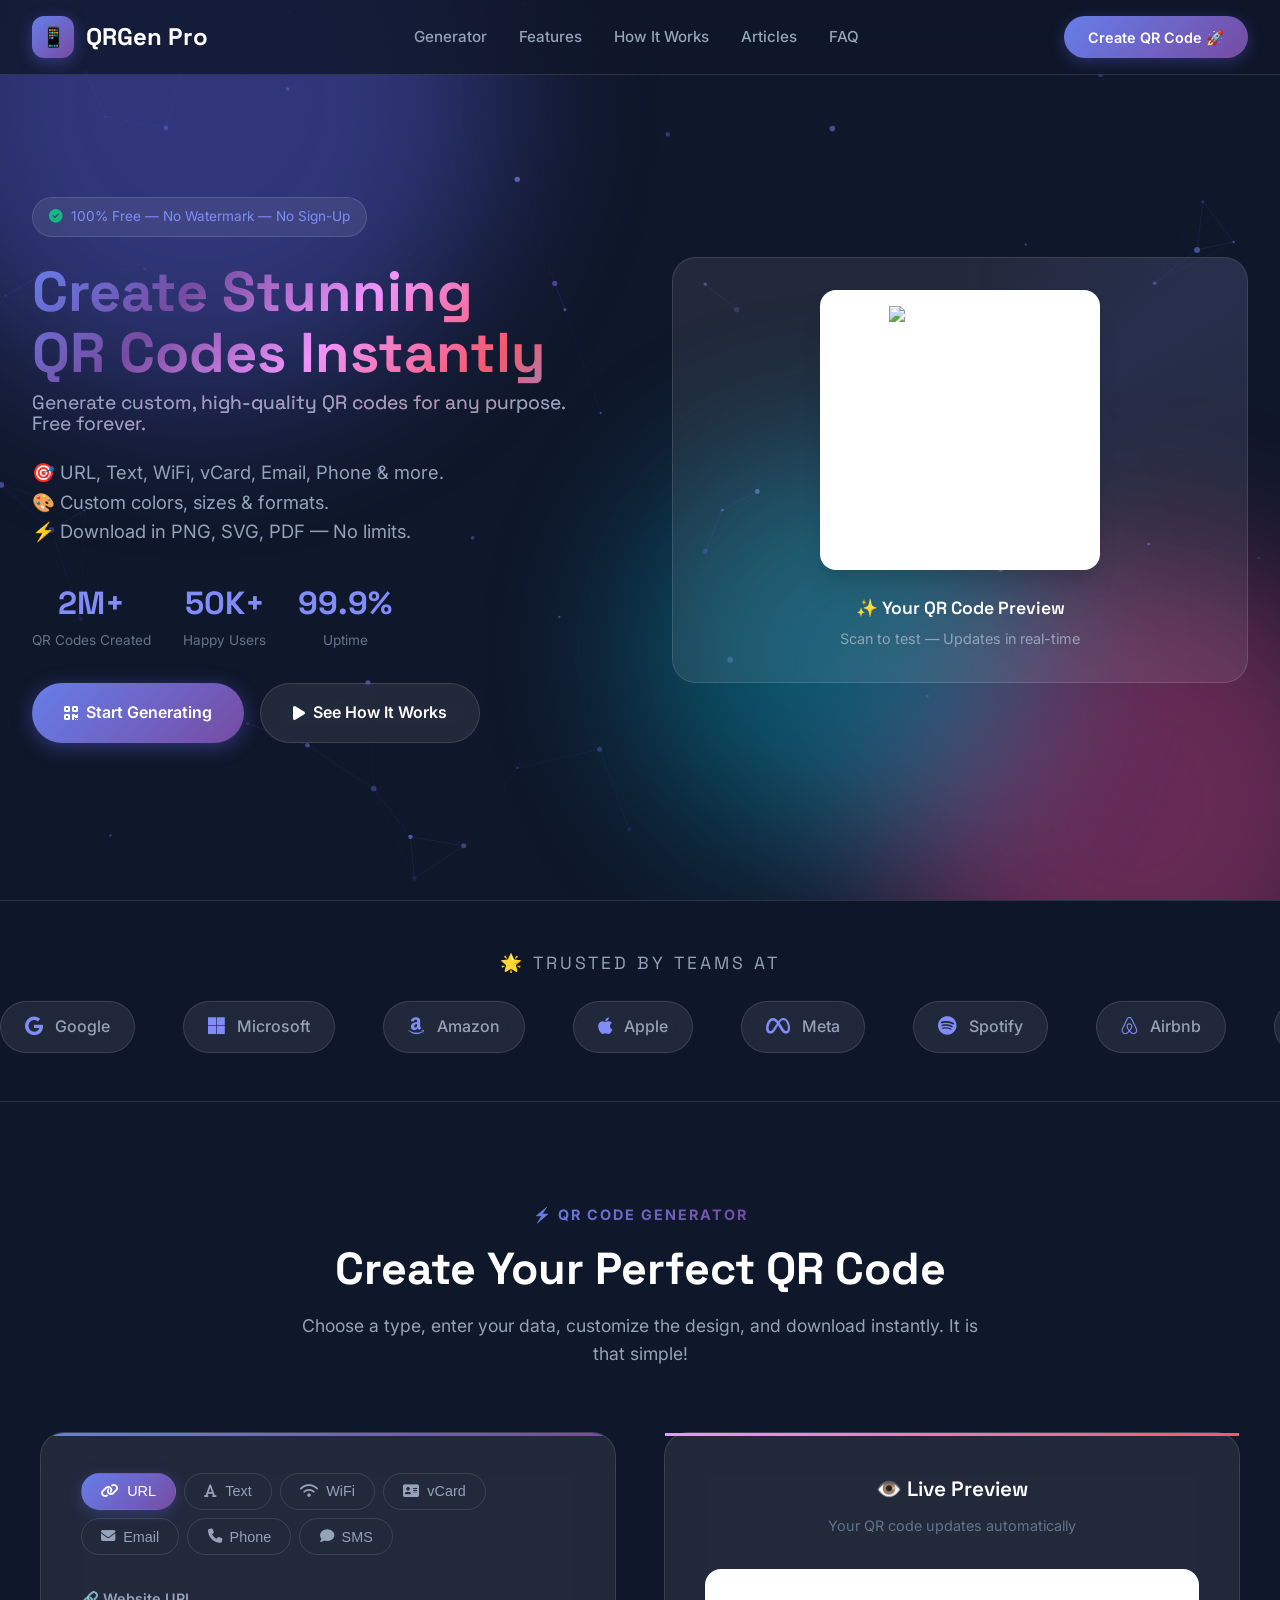
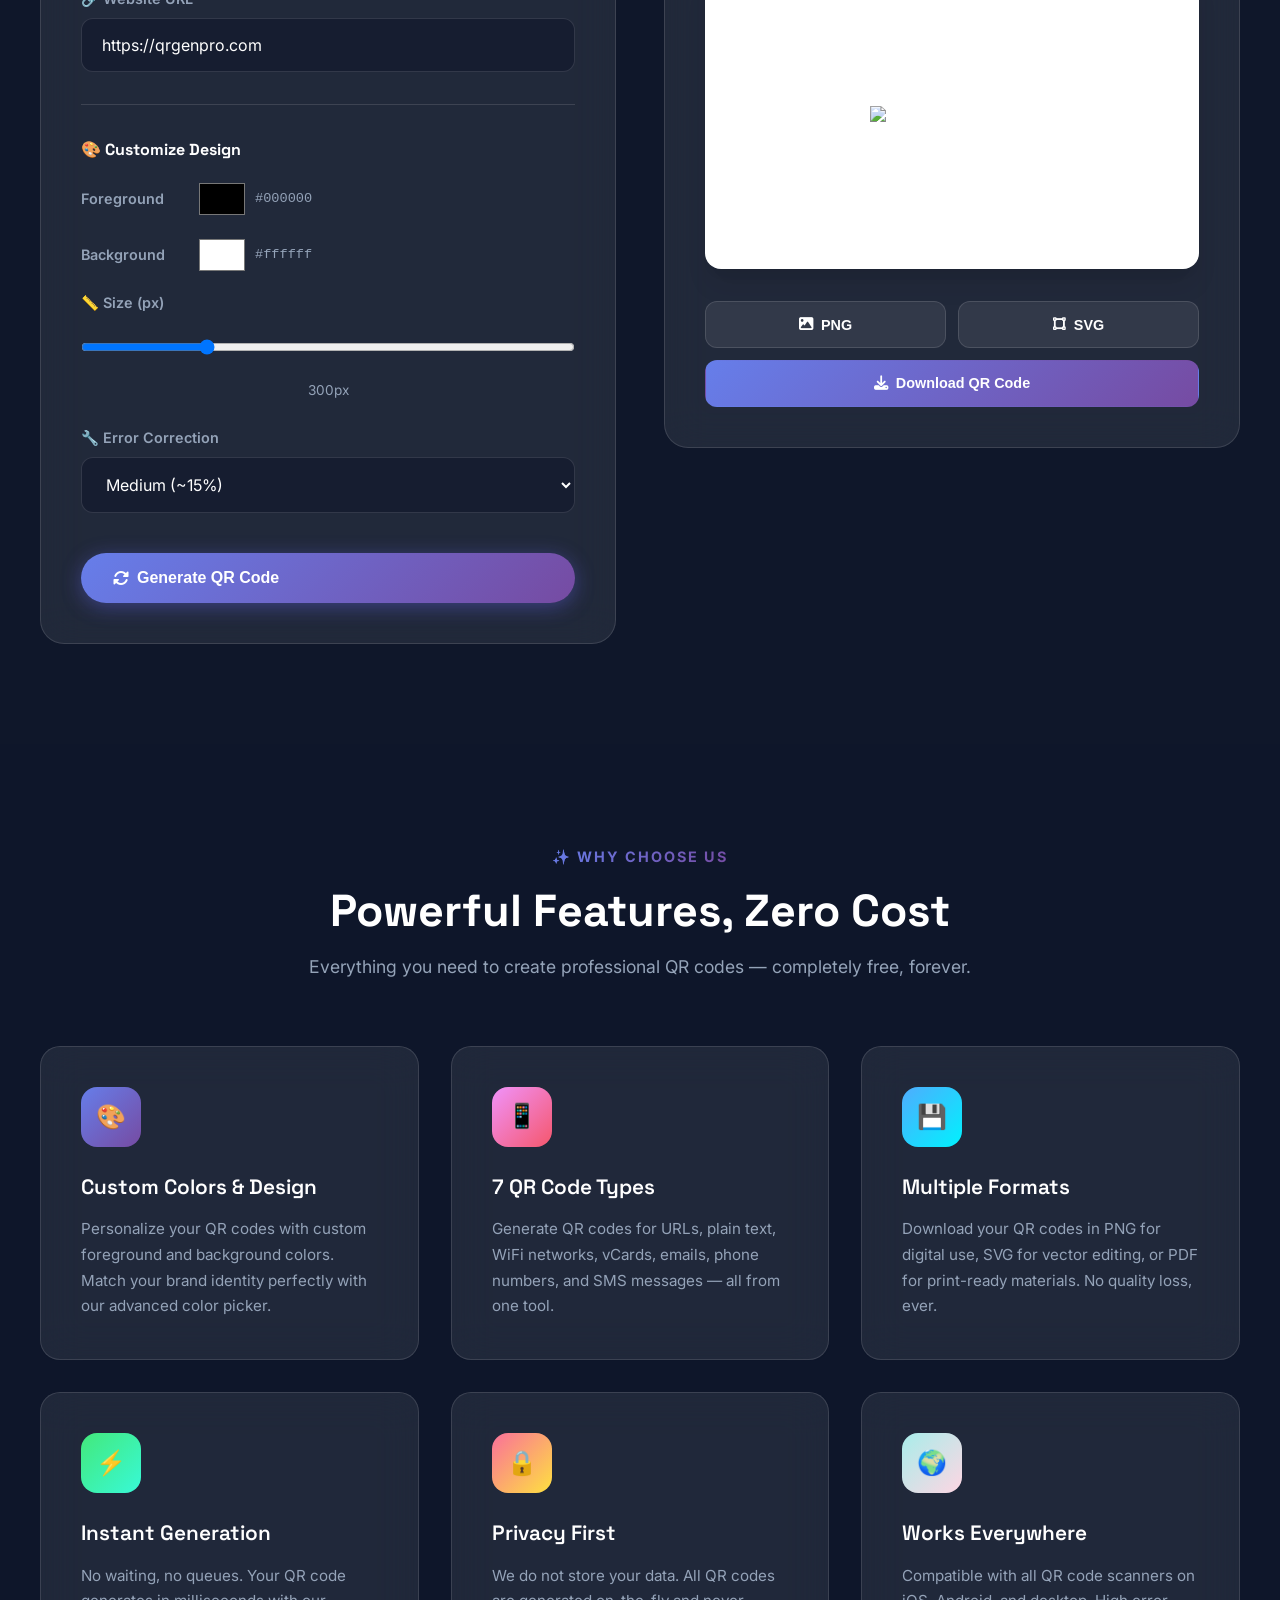
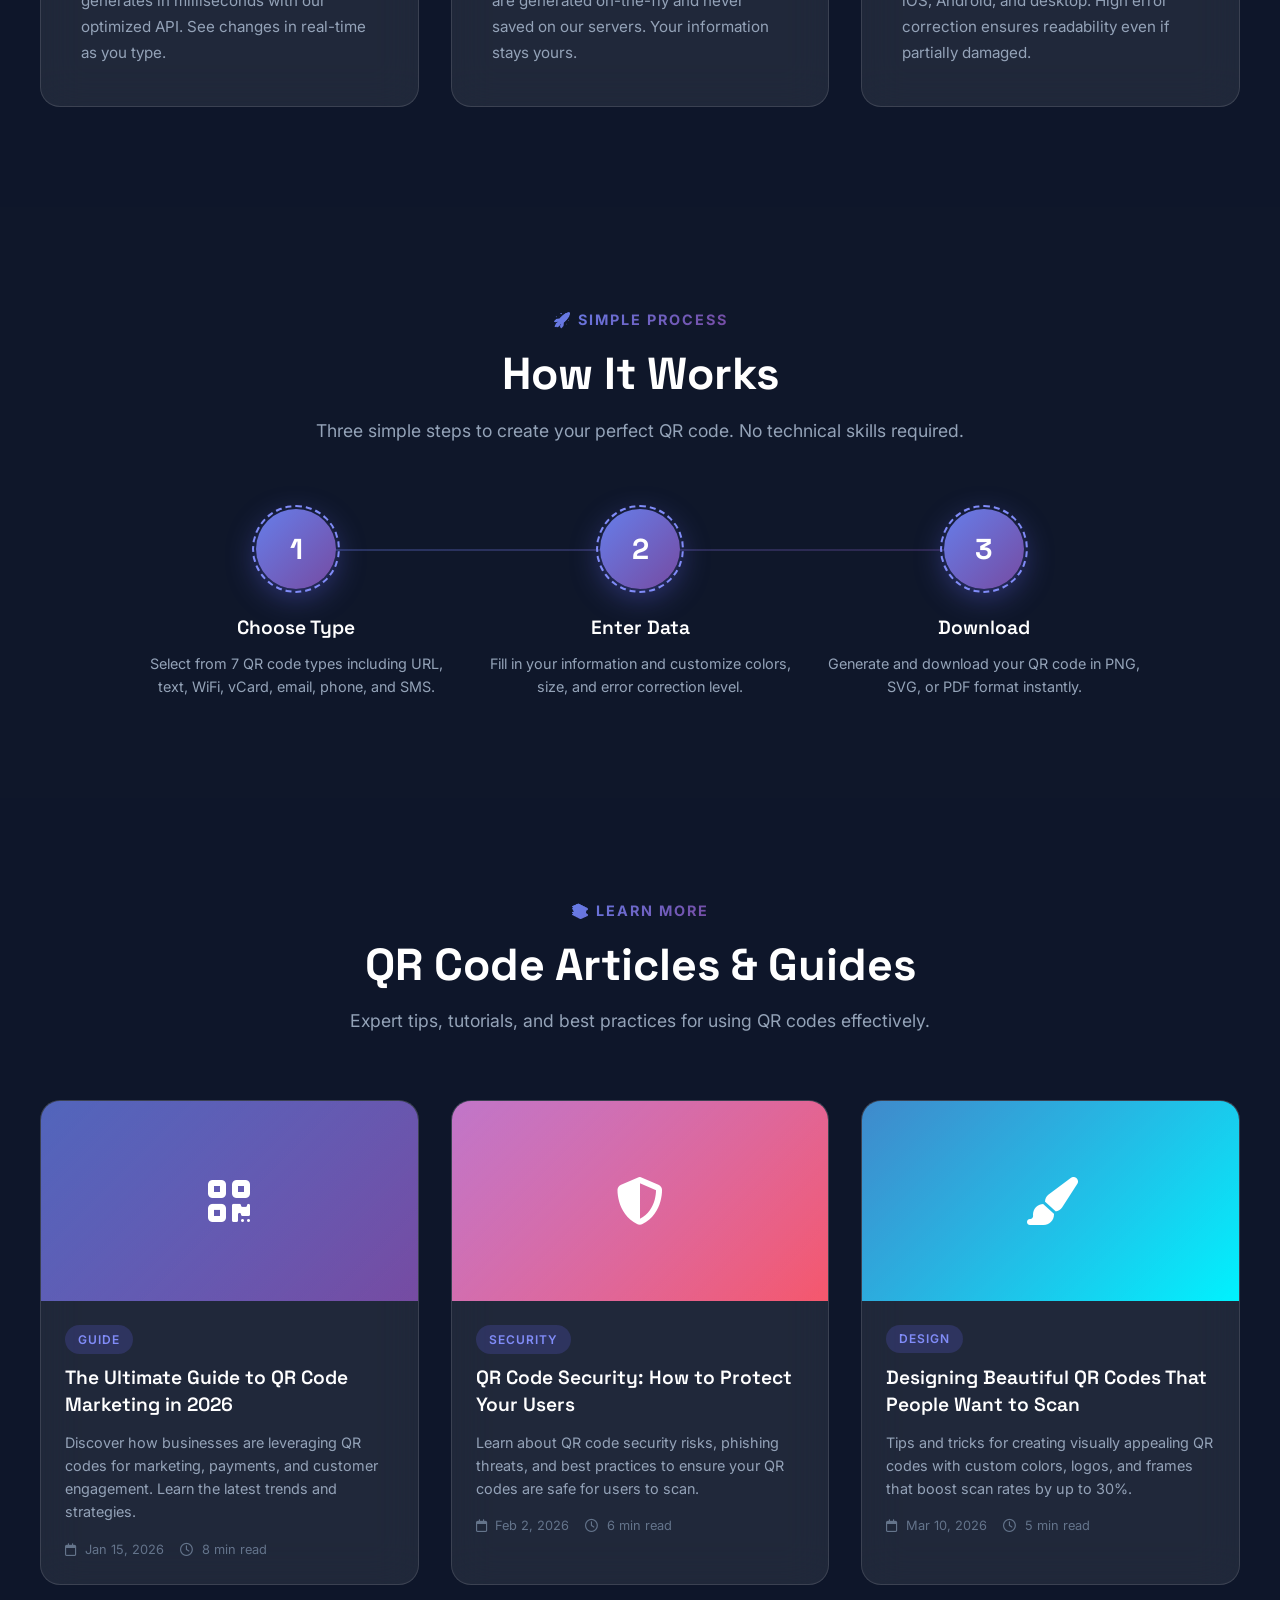
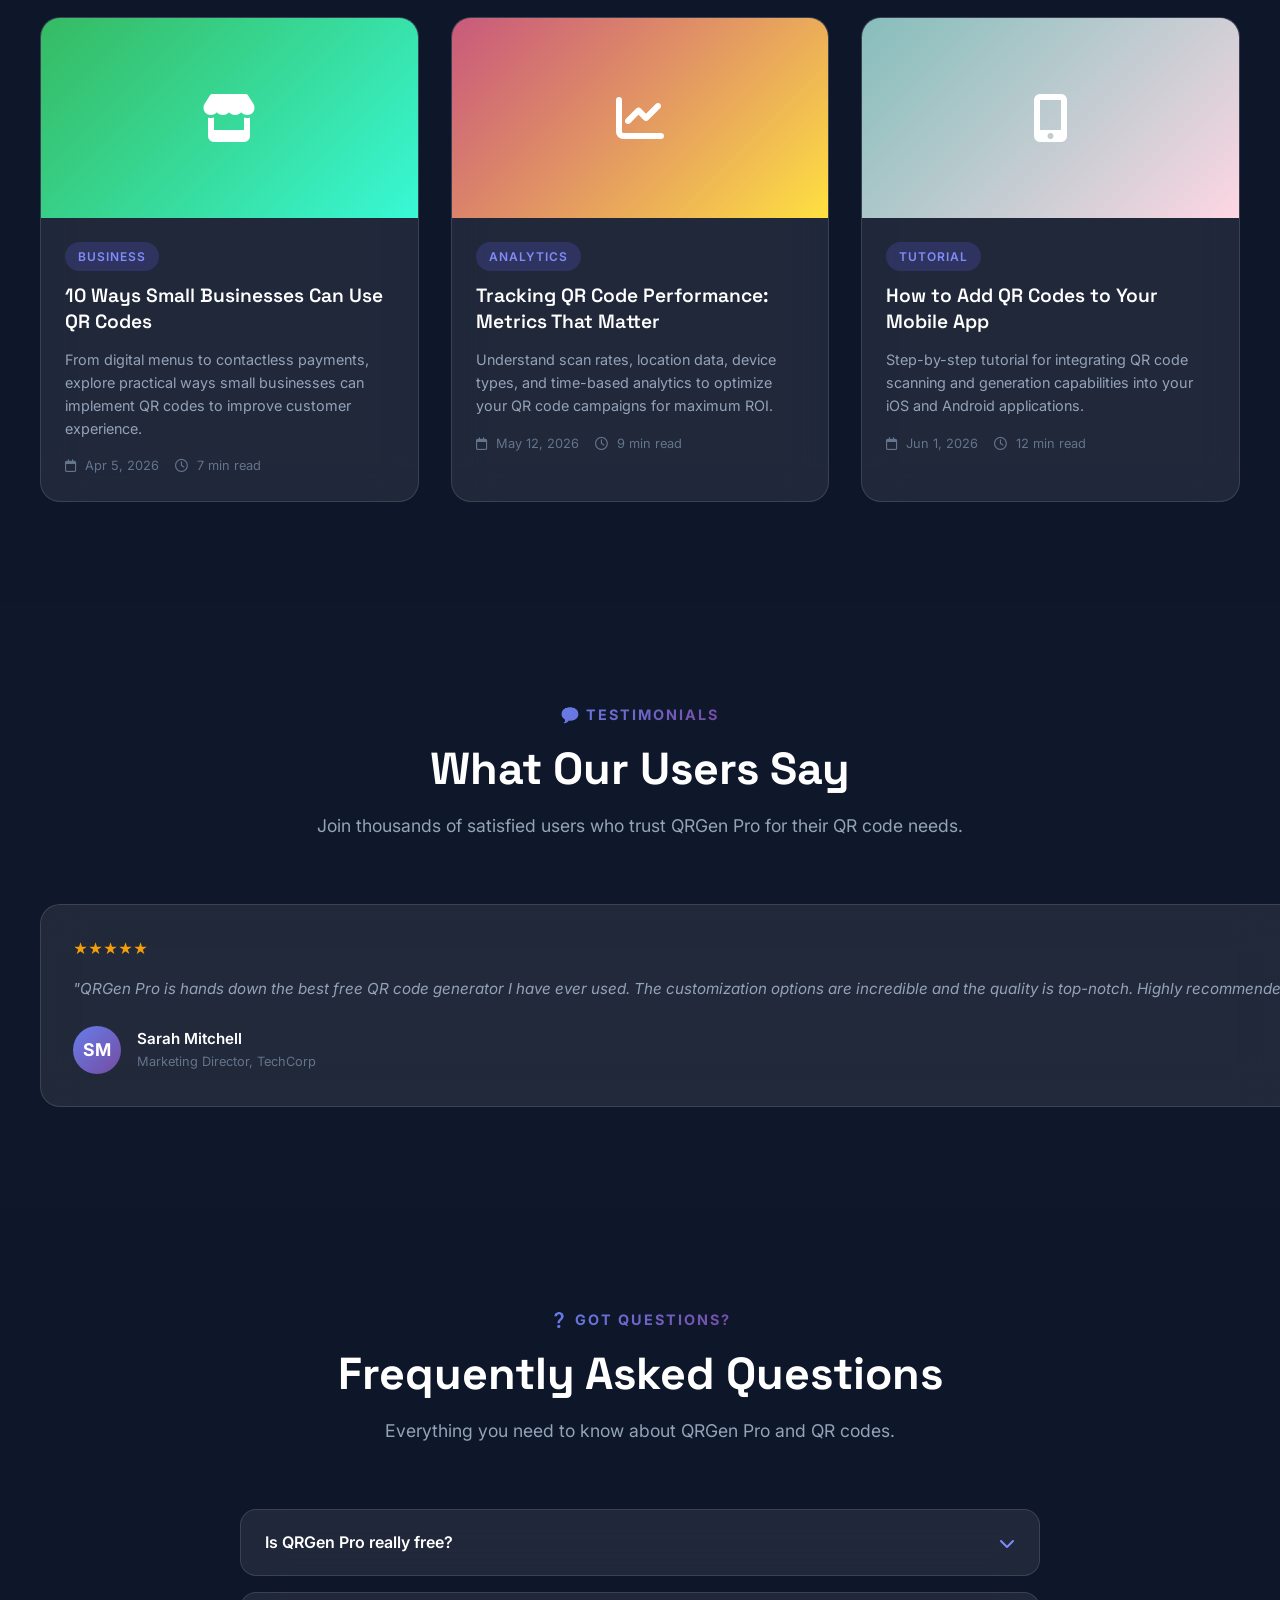
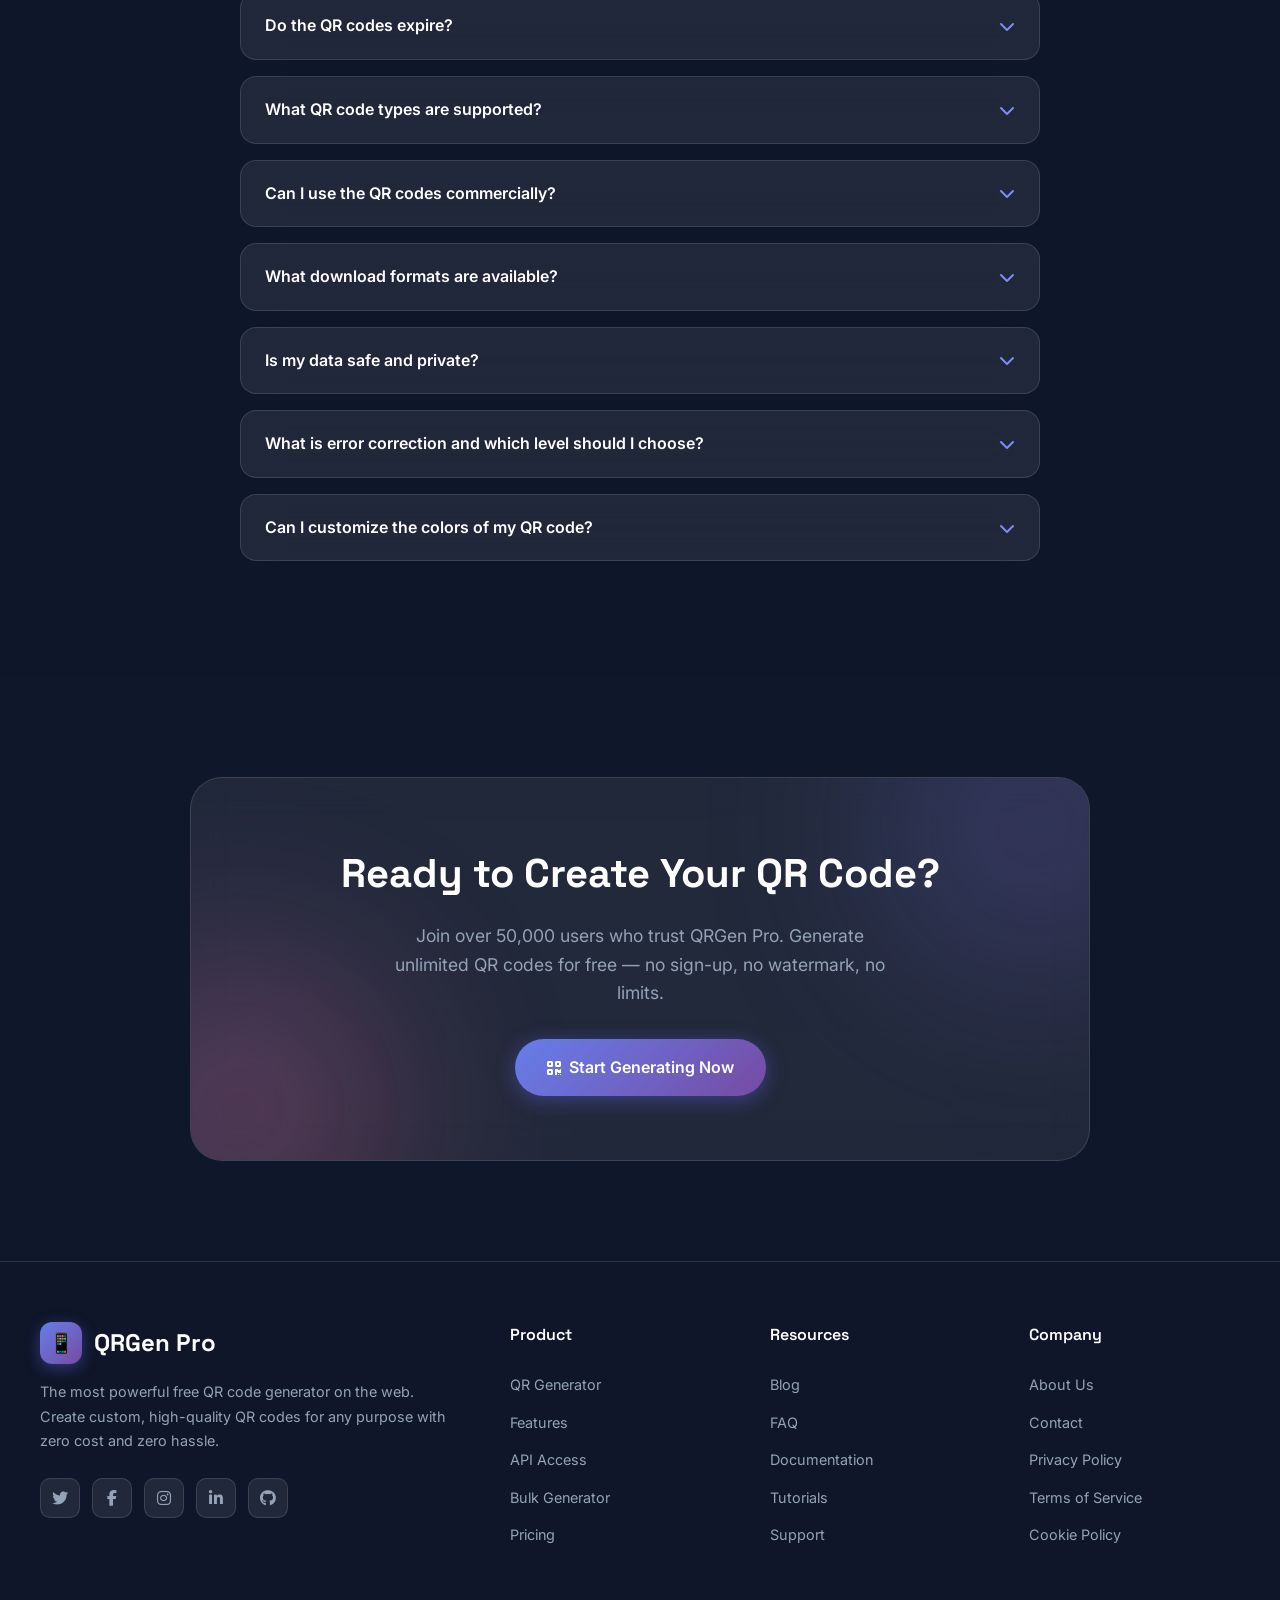
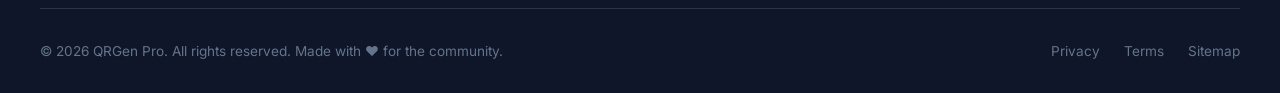
==== commit 5aa52198: "fix: enable article links and create blog content - Converted static article cards to clickable link" ====
--- a/index.html
+++ b/index.html
@@ -17,193 +17,7 @@
 <link rel="icon" href="https://cdn-icons-png.flaticon.com/512/714/714390.png">
 <link href="https://fonts.googleapis.com/css2?family=Inter:wght@300;400;500;600;700;800;900&family=Space+Grotesk:wght@400;500;600;700&display=swap" rel="stylesheet">
 <link rel="stylesheet" href="https://cdnjs.cloudflare.com/ajax/libs/font-awesome/6.5.0/css/all.min.css">
-<style>
-:root{--primary:#6366f1;--primary-dark:#4f46e5;--primary-light:#818cf8;--secondary:#ec4899;--accent:#06b6d4;--success:#10b981;--warning:#f59e0b;--danger:#ef4444;--dark:#0f172a;--dark-light:#1e293b;--gray:#64748b;--gray-light:#94a3b8;--white:#fff;--glass:rgba(255,255,255,0.08);--glass-border:rgba(255,255,255,0.12);--g1:linear-gradient(135deg,#667eea 0%,#764ba2 100%);--g2:linear-gradient(135deg,#f093fb 0%,#f5576c 100%);--g3:linear-gradient(135deg,#4facfe 0%,#00f2fe 100%);--g4:linear-gradient(135deg,#43e97b 0%,#38f9d7 100%);--g5:linear-gradient(135deg,#fa709a 0%,#fee140 100%);--gh:linear-gradient(135deg,#667eea 0%,#764ba2 25%,#f093fb 50%,#f5576c 75%,#4facfe 100%);--sh-sm:0 1px 2px rgba(0,0,0,0.05);--sh-md:0 4px 6px -1px rgba(0,0,0,0.1),0 2px 4px -1px rgba(0,0,0,0.06);--sh-lg:0 10px 15px -3px rgba(0,0,0,0.1),0 4px 6px -2px rgba(0,0,0,0.05);--sh-xl:0 20px 25px -5px rgba(0,0,0,0.1),0 10px 10px -5px rgba(0,0,0,0.04);}
-*{margin:0;padding:0;box-sizing:border-box}
-html{scroll-behavior:smooth;scroll-padding-top:80px}
-body{font-family:'Inter',-apple-system,BlinkMacSystemFont,sans-serif;background:var(--dark);color:var(--white);line-height:1.6;overflow-x:hidden}
-.bg{position:fixed;top:0;left:0;width:100%;height:100%;z-index:-1;overflow:hidden}
-.orb{position:absolute;border-radius:50%;filter:blur(80px);opacity:0.4;animation:fo 20s ease-in-out infinite}
-.o1{width:600px;height:600px;background:var(--primary);top:-200px;left:-100px}
-.o2{width:500px;height:500px;background:var(--secondary);bottom:-150px;right:-100px;animation-delay:-5s}
-.o3{width:400px;height:400px;background:var(--accent);top:50%;left:50%;animation-delay:-10s}
-@keyframes fo{0%,100%{transform:translate(0,0) scale(1)}25%{transform:translate(50px,-30px) scale(1.1)}50%{transform:translate(-30px,50px) scale(0.9)}75%{transform:translate(30px,30px) scale(1.05)}}
-#pc{position:fixed;top:0;left:0;width:100%;height:100%;z-index:-1;pointer-events:none}
-.tc{position:fixed;top:100px;right:20px;z-index:10000;display:flex;flex-direction:column;gap:0.5rem}
-.toast{background:var(--dark-light);border:1px solid var(--glass-border);border-radius:12px;padding:1rem 1.5rem;display:flex;align-items:center;gap:0.75rem;color:var(--white);font-size:0.9rem;font-weight:500;box-shadow:var(--sh-xl);animation:si 0.4s ease;min-width:280px}
-.toast.s{border-left:4px solid var(--success)}.toast.e{border-left:4px solid var(--danger)}.toast.i{border-left:4px solid var(--primary)}
-@keyframes si{from{opacity:0;transform:translateX(100px)}to{opacity:1;transform:translateX(0)}}
-@keyframes so{to{opacity:0;transform:translateX(100px)}}.toast.h{animation:so 0.4s ease forwards}
-.nav{position:fixed;top:0;left:0;right:0;z-index:1000;padding:1rem 2rem;background:rgba(15,23,42,0.8);backdrop-filter:blur(20px);border-bottom:1px solid var(--glass-border);transition:all 0.3s ease}
-.nav.sc{padding:0.75rem 2rem;background:rgba(15,23,42,0.95);box-shadow:var(--sh-lg)}
-.ni{max-width:1400px;margin:0 auto;display:flex;justify-content:space-between;align-items:center}
-.logo{display:flex;align-items:center;gap:0.75rem;text-decoration:none;color:var(--white);font-family:'Space Grotesk',sans-serif;font-weight:700;font-size:1.5rem}
-.li{width:42px;height:42px;background:var(--g1);border-radius:12px;display:flex;align-items:center;justify-content:center;font-size:1.25rem;box-shadow:0 4px 15px rgba(99,102,241,0.4)}
-.nl{display:flex;gap:2rem;list-style:none}
-.nl a{color:var(--gray-light);text-decoration:none;font-weight:500;font-size:0.95rem;transition:color 0.3s ease;position:relative}
-.nl a:hover{color:var(--white)}
-.nl a::after{content:'';position:absolute;bottom:-4px;left:0;width:0;height:2px;background:var(--g1);transition:width 0.3s ease;border-radius:2px}
-.nl a:hover::after{width:100%}
-.nc{background:var(--g1);color:var(--white);padding:0.6rem 1.5rem;border-radius:50px;text-decoration:none;font-weight:600;font-size:0.9rem;transition:all 0.3s ease;box-shadow:0 4px 15px rgba(99,102,241,0.3)}
-.nc:hover{transform:translateY(-2px);box-shadow:0 8px 25px rgba(99,102,241,0.5)}
-.hero{min-height:100vh;display:flex;align-items:center;justify-content:center;padding:120px 2rem 80px;position:relative;overflow:hidden}
-.hc{max-width:1400px;width:100%;display:grid;grid-template-columns:1fr 1fr;gap:4rem;align-items:center}
-.ht{animation:fu 1s ease}
-.hb{display:inline-flex;align-items:center;gap:0.5rem;background:var(--glass);border:1px solid var(--glass-border);padding:0.5rem 1rem;border-radius:50px;font-size:0.85rem;color:var(--primary-light);margin-bottom:1.5rem;backdrop-filter:blur(10px)}
-.hb i{color:var(--success)}
-.htit{font-family:'Space Grotesk',sans-serif;font-size:3.5rem;font-weight:800;line-height:1.1;margin-bottom:1.5rem;background:var(--gh);-webkit-background-clip:text;-webkit-text-fill-color:transparent;background-clip:text}
-.htit span{display:block;font-size:1.2rem;font-weight:400;color:var(--gray-light);-webkit-text-fill-color:var(--gray-light);margin-top:0.5rem}
-.hd{font-size:1.15rem;color:var(--gray-light);margin-bottom:2rem;max-width:500px}
-.hs{display:flex;gap:2rem;margin-bottom:2rem}
-.st{text-align:center}
-.sn{font-family:'Space Grotesk',sans-serif;font-size:2rem;font-weight:700;color:var(--primary-light)}
-.sl{font-size:0.85rem;color:var(--gray)}
-.hbts{display:flex;gap:1rem;flex-wrap:wrap}
-.bp{background:var(--g1);color:var(--white);padding:1rem 2rem;border-radius:50px;text-decoration:none;font-weight:600;font-size:1rem;border:none;cursor:pointer;transition:all 0.3s ease;display:inline-flex;align-items:center;gap:0.5rem;box-shadow:0 4px 20px rgba(99,102,241,0.4)}
-.bp:hover{transform:translateY(-3px);box-shadow:0 8px 30px rgba(99,102,241,0.6)}
-.bs{background:var(--glass);color:var(--white);padding:1rem 2rem;border-radius:50px;text-decoration:none;font-weight:600;font-size:1rem;border:1px solid var(--glass-border);cursor:pointer;transition:all 0.3s ease;display:inline-flex;align-items:center;gap:0.5rem;backdrop-filter:blur(10px)}
-.bs:hover{background:rgba(255,255,255,0.15);border-color:var(--primary-light)}
-.hv{position:relative;animation:fu 1s ease 0.3s both}
-.hqp{background:var(--glass);backdrop-filter:blur(20px);border:1px solid var(--glass-border);border-radius:24px;padding:2rem;text-align:center;position:relative;overflow:hidden}
-.hqp::before{content:'';position:absolute;top:-50%;left:-50%;width:200%;height:200%;background:conic-gradient(from 0deg,transparent,var(--primary),transparent 30%);animation:rot 4s linear infinite;opacity:0.1}
-@keyframes rot{to{transform:rotate(360deg)}}
-.hqi{position:relative;z-index:1}
-.hqimg{width:280px;height:280px;margin:0 auto 1.5rem;background:var(--white);border-radius:16px;padding:1rem;box-shadow:var(--sh-xl)}
-.hqimg img{width:100%;height:100%;object-fit:contain}
-.hql{font-family:'Space Grotesk',sans-serif;font-size:1.1rem;font-weight:600;color:var(--white)}
-.hqs{font-size:0.9rem;color:var(--gray-light);margin-top:0.25rem}
-.ms{padding:3rem 0;overflow:hidden;background:rgba(15,23,42,0.5);border-top:1px solid var(--glass-border);border-bottom:1px solid var(--glass-border)}
-.mt{text-align:center;font-family:'Space Grotesk',sans-serif;font-size:1.1rem;color:var(--gray-light);margin-bottom:1.5rem;text-transform:uppercase;letter-spacing:3px}
-.mtr{display:flex;gap:3rem;animation:mr 30s linear infinite;width:max-content}
-.mtr:hover{animation-play-state:paused}
-@keyframes mr{0%{transform:translateX(0)}100%{transform:translateX(-50%)}}
-.mi{display:flex;align-items:center;gap:0.75rem;background:var(--glass);border:1px solid var(--glass-border);padding:0.75rem 1.5rem;border-radius:50px;white-space:nowrap;font-weight:500;color:var(--gray-light);backdrop-filter:blur(10px);transition:all 0.3s ease}
-.mi:hover{background:rgba(99,102,241,0.2);border-color:var(--primary-light);color:var(--white)}
-.mi i{font-size:1.2rem;color:var(--primary-light)}
-.gs{padding:100px 2rem;position:relative}
-.sh{text-align:center;max-width:700px;margin:0 auto 4rem}
-.stag{display:inline-block;background:var(--g1);-webkit-background-clip:text;-webkit-text-fill-color:transparent;background-clip:text;font-weight:700;font-size:0.9rem;text-transform:uppercase;letter-spacing:2px;margin-bottom:1rem}
-.stit{font-family:'Space Grotesk',sans-serif;font-size:2.8rem;font-weight:700;margin-bottom:1rem;line-height:1.2}
-.sd{font-size:1.1rem;color:var(--gray-light)}
-.gc{max-width:1200px;margin:0 auto;display:grid;grid-template-columns:1fr 1fr;gap:3rem;align-items:start}
-.gcard{background:var(--glass);backdrop-filter:blur(20px);border:1px solid var(--glass-border);border-radius:24px;padding:2.5rem;position:relative;overflow:hidden}
-.gcard::before{content:'';position:absolute;top:0;left:0;right:0;height:3px;background:var(--g1)}
-.qt{display:flex;gap:0.5rem;margin-bottom:2rem;flex-wrap:wrap}
-.qtab{padding:0.6rem 1.2rem;border-radius:50px;border:1px solid var(--glass-border);background:transparent;color:var(--gray-light);font-size:0.9rem;font-weight:500;cursor:pointer;transition:all 0.3s ease;display:flex;align-items:center;gap:0.5rem}
-.qtab:hover{background:rgba(99,102,241,0.1);border-color:var(--primary-light);color:var(--white)}
-.qtab.a{background:var(--g1);border-color:transparent;color:var(--white);box-shadow:0 4px 15px rgba(99,102,241,0.3)}
-.qig{margin-bottom:1.5rem}
-.qig label{display:block;font-size:0.9rem;font-weight:600;color:var(--gray-light);margin-bottom:0.5rem}
-.qig input,.qig textarea,.qig select{width:100%;padding:1rem 1.25rem;border-radius:12px;border:1px solid var(--glass-border);background:rgba(15,23,42,0.6);color:var(--white);font-size:1rem;font-family:inherit;transition:all 0.3s ease;outline:none}
-.qig input:focus,.qig textarea:focus,.qig select:focus{border-color:var(--primary-light);box-shadow:0 0 0 3px rgba(99,102,241,0.2)}
-.qig textarea{min-height:120px;resize:vertical}
-.qir{display:grid;grid-template-columns:1fr 1fr;gap:1rem}
-.cpg{display:flex;align-items:center;gap:1rem;margin-bottom:1rem}
-.cpg label{font-size:0.9rem;font-weight:600;color:var(--gray-light);min-width:100px}
-.cpw{position:relative;display:flex;align-items:center;gap:0.5rem}
-.cpw input[type="color"]{width:50px;height:40px;border:none;border-radius:8px;cursor:pointer;background:none}
-.cpw span{font-size:0.85rem;color:var(--gray-light);font-family:monospace}
-.qpc{background:var(--glass);backdrop-filter:blur(20px);border:1px solid var(--glass-border);border-radius:24px;padding:2.5rem;text-align:center;position:sticky;top:100px}
-.qpc::before{content:'';position:absolute;top:0;left:0;right:0;height:3px;background:var(--g2)}
-.qpt{font-family:'Space Grotesk',sans-serif;font-size:1.3rem;font-weight:600;margin-bottom:0.5rem}
-.qps{font-size:0.9rem;color:var(--gray);margin-bottom:2rem}
-.qpa{background:var(--white);border-radius:16px;padding:2rem;margin-bottom:2rem;min-height:300px;display:flex;align-items:center;justify-content:center;box-shadow:var(--sh-xl)}
-.qpa img{max-width:100%;max-height:260px}
-.qph{text-align:center;color:var(--gray)}
-.qph i{font-size:4rem;margin-bottom:1rem;opacity:0.5}
-.qdb{display:grid;grid-template-columns:1fr 1fr;gap:0.75rem}
-.bd{padding:0.9rem;border-radius:12px;border:1px solid var(--glass-border);background:var(--glass);color:var(--white);font-weight:600;font-size:0.9rem;cursor:pointer;transition:all 0.3s ease;display:flex;align-items:center;justify-content:center;gap:0.5rem}
-.bd:hover{background:var(--primary);border-color:var(--primary);transform:translateY(-2px)}
-.bd.bf{grid-column:1/-1;background:var(--g1);border-color:transparent}
-.bd.bf:hover{box-shadow:0 4px 20px rgba(99,102,241,0.4)}
-.fs{padding:100px 2rem;background:rgba(15,23,42,0.5)}
-.fg{max-width:1200px;margin:0 auto;display:grid;grid-template-columns:repeat(auto-fit,minmax(300px,1fr));gap:2rem}
-.fc{background:var(--glass);backdrop-filter:blur(20px);border:1px solid var(--glass-border);border-radius:20px;padding:2.5rem;transition:all 0.4s ease;position:relative;overflow:hidden}
-.fc::before{content:'';position:absolute;top:0;left:0;right:0;height:3px;background:var(--g3);transform:scaleX(0);transition:transform 0.4s ease}
-.fc:hover{transform:translateY(-8px);box-shadow:var(--sh-xl);border-color:rgba(99,102,241,0.3)}
-.fc:hover::before{transform:scaleX(1)}
-.fi{width:60px;height:60px;border-radius:16px;display:flex;align-items:center;justify-content:center;font-size:1.5rem;margin-bottom:1.5rem;position:relative}
-.fi.b1{background:var(--g1)}.fi.b2{background:var(--g2)}.fi.b3{background:var(--g3)}.fi.b4{background:var(--g4)}.fi.b5{background:var(--g5)}.fi.b6{background:linear-gradient(135deg,#a8edea 0%,#fed6e3 100%)}
-.ft{font-family:'Space Grotesk',sans-serif;font-size:1.3rem;font-weight:600;margin-bottom:0.75rem}
-.fd{font-size:0.95rem;color:var(--gray-light);line-height:1.7}
-.hiw{padding:100px 2rem}
-.sc{max-width:1000px;margin:0 auto;display:flex;justify-content:space-between;gap:2rem;position:relative}
-.sc::before{content:'';position:absolute;top:40px;left:15%;right:15%;height:2px;background:var(--g1);opacity:0.3}
-.si{flex:1;text-align:center;position:relative;z-index:1}
-.sn2{width:80px;height:80px;border-radius:50%;background:var(--g1);display:flex;align-items:center;justify-content:center;font-family:'Space Grotesk',sans-serif;font-size:1.8rem;font-weight:700;margin:0 auto 1.5rem;box-shadow:0 8px 30px rgba(99,102,241,0.4);position:relative}
-.sn2::after{content:'';position:absolute;inset:-4px;border-radius:50%;border:2px dashed var(--primary-light);animation:sp 10s linear infinite}
-@keyframes sp{to{transform:rotate(360deg)}}
-.st2{font-family:'Space Grotesk',sans-serif;font-size:1.2rem;font-weight:600;margin-bottom:0.5rem}
-.sd2{font-size:0.9rem;color:var(--gray-light)}
-.ars{padding:100px 2rem;background:rgba(15,23,42,0.5)}
-.ag{max-width:1200px;margin:0 auto;display:grid;grid-template-columns:repeat(auto-fit,minmax(350px,1fr));gap:2rem}
-.arc{background:var(--glass);backdrop-filter:blur(20px);border:1px solid var(--glass-border);border-radius:20px;overflow:hidden;transition:all 0.4s ease}
-.arc:hover{transform:translateY(-8px);box-shadow:var(--sh-xl);border-color:rgba(99,102,241,0.3)}
-.arim{height:200px;background:var(--g1);display:flex;align-items:center;justify-content:center;font-size:3rem;position:relative;overflow:hidden}
-.arim::before{content:'';position:absolute;inset:0;background:linear-gradient(135deg,rgba(0,0,0,0.2),transparent)}
-.arim i{position:relative;z-index:1}
-.arcnt{padding:1.5rem}
-.artag{display:inline-block;background:rgba(99,102,241,0.2);color:var(--primary-light);padding:0.3rem 0.8rem;border-radius:50px;font-size:0.75rem;font-weight:600;text-transform:uppercase;letter-spacing:1px;margin-bottom:0.75rem}
-.artit{font-family:'Space Grotesk',sans-serif;font-size:1.2rem;font-weight:600;margin-bottom:0.75rem;line-height:1.4}
-.arex{font-size:0.9rem;color:var(--gray-light);margin-bottom:1rem;line-height:1.6}
-.arm{display:flex;align-items:center;gap:1rem;font-size:0.8rem;color:var(--gray)}
-.arm i{margin-right:0.3rem}
-.tss{padding:100px 2rem;overflow:hidden}
-.tsl{max-width:1200px;margin:0 auto;position:relative}
-.tst{display:flex;gap:2rem;animation:st 25s linear infinite;width:max-content}
-.tst:hover{animation-play-state:paused}
-@keyframes st{0%{transform:translateX(0)}100%{transform:translateX(-50%)}}
-.tsc{background:var(--glass);backdrop-filter:blur(20px);border:1px solid var(--glass-border);border-radius:20px;padding:2rem;min-width:350px;transition:all 0.3s ease}
-.tsc:hover{border-color:var(--primary-light);transform:scale(1.02)}
-.tss2{color:var(--warning);margin-bottom:1rem;font-size:0.9rem}
-.tstx{font-size:0.95rem;color:var(--gray-light);line-height:1.7;margin-bottom:1.5rem;font-style:italic}
-.tsa{display:flex;align-items:center;gap:1rem}
-.tsav{width:48px;height:48px;border-radius:50%;background:var(--g1);display:flex;align-items:center;justify-content:center;font-weight:700;font-size:1.1rem}
-.tsai h4{font-size:0.95rem;font-weight:600}
-.tsai p{font-size:0.8rem;color:var(--gray)}
-.faqS{padding:100px 2rem;background:rgba(15,23,42,0.5)}
-.faqC{max-width:800px;margin:0 auto}
-.faqI{background:var(--glass);backdrop-filter:blur(20px);border:1px solid var(--glass-border);border-radius:16px;margin-bottom:1rem;overflow:hidden;transition:all 0.3s ease}
-.faqI:hover{border-color:rgba(99,102,241,0.3)}
-.faqQ{padding:1.25rem 1.5rem;display:flex;justify-content:space-between;align-items:center;cursor:pointer;font-weight:600;font-size:1rem;transition:all 0.3s ease}
-.faqQ:hover{color:var(--primary-light)}
-.faqQ i{transition:transform 0.3s ease;color:var(--primary-light)}
-.faqI.a .faqQ i{transform:rotate(180deg)}
-.faqA{max-height:0;overflow:hidden;transition:max-height 0.4s ease,padding 0.4s ease}
-.faqI.a .faqA{max-height:300px;padding:0 1.5rem 1.25rem}
-.faqA p{color:var(--gray-light);font-size:0.95rem;line-height:1.7}
-.ctaS{padding:100px 2rem;position:relative;overflow:hidden}
-.ctaC{max-width:900px;margin:0 auto;background:var(--glass);backdrop-filter:blur(20px);border:1px solid var(--glass-border);border-radius:32px;padding:4rem 3rem;text-align:center;position:relative;overflow:hidden}
-.ctaC::before{content:'';position:absolute;top:-100px;right:-100px;width:300px;height:300px;background:var(--g1);border-radius:50%;filter:blur(100px);opacity:0.3}
-.ctaC::after{content:'';position:absolute;bottom:-100px;left:-100px;width:300px;height:300px;background:var(--g2);border-radius:50%;filter:blur(100px);opacity:0.3}
-.ctaT{font-family:'Space Grotesk',sans-serif;font-size:2.5rem;font-weight:700;margin-bottom:1rem;position:relative;z-index:1}
-.ctaD{font-size:1.1rem;color:var(--gray-light);margin-bottom:2rem;max-width:500px;margin-left:auto;margin-right:auto;position:relative;z-index:1}
-.ftr{padding:60px 2rem 30px;border-top:1px solid var(--glass-border);background:rgba(15,23,42,0.8)}
-.fi2{max-width:1200px;margin:0 auto;display:grid;grid-template-columns:2fr 1fr 1fr 1fr;gap:3rem;margin-bottom:3rem}
-.fb .logo{margin-bottom:1rem}
-.fb p{color:var(--gray-light);font-size:0.9rem;line-height:1.7;margin-bottom:1.5rem}
-.fsoc{display:flex;gap:0.75rem}
-.fsoc a{width:40px;height:40px;border-radius:10px;background:var(--glass);border:1px solid var(--glass-border);display:flex;align-items:center;justify-content:center;color:var(--gray-light);text-decoration:none;transition:all 0.3s ease}
-.fsoc a:hover{background:var(--primary);border-color:var(--primary);color:var(--white);transform:translateY(-3px)}
-.fcol h4{font-family:'Space Grotesk',sans-serif;font-size:1rem;font-weight:600;margin-bottom:1.5rem;color:var(--white)}
-.fcol ul{list-style:none}
-.fcol ul li{margin-bottom:0.75rem}
-.fcol ul li a{color:var(--gray-light);text-decoration:none;font-size:0.9rem;transition:color 0.3s ease}
-.fcol ul li a:hover{color:var(--primary-light)}
-.fb2{max-width:1200px;margin:0 auto;padding-top:2rem;border-top:1px solid var(--glass-border);display:flex;justify-content:space-between;align-items:center;flex-wrap:wrap;gap:1rem}
-.fb2 p{color:var(--gray);font-size:0.85rem}
-.fbl{display:flex;gap:1.5rem}
-.fbl a{color:var(--gray);text-decoration:none;font-size:0.85rem;transition:color 0.3s ease}
-.fbl a:hover{color:var(--primary-light)}
-@keyframes fu{from{opacity:0;transform:translateY(30px)}to{opacity:1;transform:translateY(0)}}
-.aos{opacity:0;transform:translateY(30px);transition:all 0.8s ease}
-.aos.v{opacity:1;transform:translateY(0)}
-.sct{position:fixed;bottom:30px;right:30px;width:50px;height:50px;border-radius:50%;background:var(--g1);color:var(--white);border:none;cursor:pointer;display:flex;align-items:center;justify-content:center;font-size:1.2rem;box-shadow:0 4px 20px rgba(99,102,241,0.4);opacity:0;visibility:hidden;transition:all 0.3s ease;z-index:999}
-.sct.v{opacity:1;visibility:visible}
-.sct:hover{transform:translateY(-3px);box-shadow:0 8px 30px rgba(99,102,241,0.6)}
-@media(max-width:1024px){.hc{grid-template-columns:1fr;text-align:center}.ht{order:2}.hv{order:1}.hs{justify-content:center}.hbts{justify-content:center}.gc{grid-template-columns:1fr}.qpc{position:static}.fi2{grid-template-columns:1fr 1fr}}
-@media(max-width:768px){.nav{padding:1rem}.nl{display:none}.htit{font-size:2.5rem}.stit{font-size:2rem}.sc{flex-direction:column}.sc::before{display:none}.fi2{grid-template-columns:1fr}.fb2{flex-direction:column;text-align:center}.qir{grid-template-columns:1fr}}
-</style>
+<link rel="stylesheet" href="css/style.css">
 </head>
 <body>
 <div class="bg"><div class="orb o1"></div><div class="orb o2"></div><div class="orb o3"></div></div>
@@ -373,30 +187,30 @@
 <p class="sd">Expert tips, tutorials, and best practices for using QR codes effectively.</p>
 </div>
 <div class="ag">
-<div class="arc aos">
+<a href="blog/qr-code-marketing-guide-2026.html" class="arc aos">
 <div class="arim" style="background:var(--g1);"><i class="fas fa-qrcode"></i></div>
 <div class="arcnt"><span class="artag">Guide</span><h3 class="artit">The Ultimate Guide to QR Code Marketing in 2026</h3><p class="arex">Discover how businesses are leveraging QR codes for marketing, payments, and customer engagement. Learn the latest trends and strategies.</p><div class="arm"><span><i class="far fa-calendar"></i> Jan 15, 2026</span><span><i class="far fa-clock"></i> 8 min read</span></div></div>
-</div>
-<div class="arc aos">
+</a>
+<a href="blog/qr-code-security-guide.html" class="arc aos">
 <div class="arim" style="background:var(--g2);"><i class="fas fa-shield-alt"></i></div>
 <div class="arcnt"><span class="artag">Security</span><h3 class="artit">QR Code Security: How to Protect Your Users</h3><p class="arex">Learn about QR code security risks, phishing threats, and best practices to ensure your QR codes are safe for users to scan.</p><div class="arm"><span><i class="far fa-calendar"></i> Feb 2, 2026</span><span><i class="far fa-clock"></i> 6 min read</span></div></div>
-</div>
-<div class="arc aos">
+</a>
+<a href="blog/designing-beautiful-qr-codes.html" class="arc aos">
 <div class="arim" style="background:var(--g3);"><i class="fas fa-paint-brush"></i></div>
 <div class="arcnt"><span class="artag">Design</span><h3 class="artit">Designing Beautiful QR Codes That People Want to Scan</h3><p class="arex">Tips and tricks for creating visually appealing QR codes with custom colors, logos, and frames that boost scan rates by up to 30%.</p><div class="arm"><span><i class="far fa-calendar"></i> Mar 10, 2026</span><span><i class="far fa-clock"></i> 5 min read</span></div></div>
-</div>
-<div class="arc aos">
+</a>
+<a href="blog/small-business-qr-code-ideas.html" class="arc aos">
 <div class="arim" style="background:var(--g4);"><i class="fas fa-store"></i></div>
 <div class="arcnt"><span class="artag">Business</span><h3 class="artit">10 Ways Small Businesses Can Use QR Codes</h3><p class="arex">From digital menus to contactless payments, explore practical ways small businesses can implement QR codes to improve customer experience.</p><div class="arm"><span><i class="far fa-calendar"></i> Apr 5, 2026</span><span><i class="far fa-clock"></i> 7 min read</span></div></div>
-</div>
-<div class="arc aos">
+</a>
+<a href="blog/qr-code-analytics-tracking.html" class="arc aos">
 <div class="arim" style="background:var(--g5);"><i class="fas fa-chart-line"></i></div>
 <div class="arcnt"><span class="artag">Analytics</span><h3 class="artit">Tracking QR Code Performance: Metrics That Matter</h3><p class="arex">Understand scan rates, location data, device types, and time-based analytics to optimize your QR code campaigns for maximum ROI.</p><div class="arm"><span><i class="far fa-calendar"></i> May 12, 2026</span><span><i class="far fa-clock"></i> 9 min read</span></div></div>
-</div>
-<div class="arc aos">
+</a>
+<a href="blog/qr-codes-mobile-app-integration.html" class="arc aos">
 <div class="arim" style="background:linear-gradient(135deg,#a8edea 0%,#fed6e3 100%);"><i class="fas fa-mobile-alt"></i></div>
 <div class="arcnt"><span class="artag">Tutorial</span><h3 class="artit">How to Add QR Codes to Your Mobile App</h3><p class="arex">Step-by-step tutorial for integrating QR code scanning and generation capabilities into your iOS and Android applications.</p><div class="arm"><span><i class="far fa-calendar"></i> Jun 1, 2026</span><span><i class="far fa-clock"></i> 12 min read</span></div></div>
-</div>
+</a>
 </div>
 </section>
 
--- a/css/style.css
+++ b/css/style.css
@@ -0,0 +1,199 @@
+:root{--primary:#6366f1;--primary-dark:#4f46e5;--primary-light:#818cf8;--secondary:#ec4899;--accent:#06b6d4;--success:#10b981;--warning:#f59e0b;--danger:#ef4444;--dark:#0f172a;--dark-light:#1e293b;--gray:#64748b;--gray-light:#94a3b8;--white:#fff;--glass:rgba(255,255,255,0.08);--glass-border:rgba(255,255,255,0.12);--g1:linear-gradient(135deg,#667eea 0%,#764ba2 100%);--g2:linear-gradient(135deg,#f093fb 0%,#f5576c 100%);--g3:linear-gradient(135deg,#4facfe 0%,#00f2fe 100%);--g4:linear-gradient(135deg,#43e97b 0%,#38f9d7 100%);--g5:linear-gradient(135deg,#fa709a 0%,#fee140 100%);--gh:linear-gradient(135deg,#667eea 0%,#764ba2 25%,#f093fb 50%,#f5576c 75%,#4facfe 100%);--sh-sm:0 1px 2px rgba(0,0,0,0.05);--sh-md:0 4px 6px -1px rgba(0,0,0,0.1),0 2px 4px -1px rgba(0,0,0,0.06);--sh-lg:0 10px 15px -3px rgba(0,0,0,0.1),0 4px 6px -2px rgba(0,0,0,0.05);--sh-xl:0 20px 25px -5px rgba(0,0,0,0.1),0 10px 10px -5px rgba(0,0,0,0.04);}
+*{margin:0;padding:0;box-sizing:border-box}
+html{scroll-behavior:smooth;scroll-padding-top:80px}
+body{font-family:'Inter',-apple-system,BlinkMacSystemFont,sans-serif;background:var(--dark);color:var(--white);line-height:1.6;overflow-x:hidden}
+.bg{position:fixed;top:0;left:0;width:100%;height:100%;z-index:-1;overflow:hidden}
+.orb{position:absolute;border-radius:50%;filter:blur(80px);opacity:0.4;animation:fo 20s ease-in-out infinite}
+.o1{width:600px;height:600px;background:var(--primary);top:-200px;left:-100px}
+.o2{width:500px;height:500px;background:var(--secondary);bottom:-150px;right:-100px;animation-delay:-5s}
+.o3{width:400px;height:400px;background:var(--accent);top:50%;left:50%;animation-delay:-10s}
+@keyframes fo{0%,100%{transform:translate(0,0) scale(1)}25%{transform:translate(50px,-30px) scale(1.1)}50%{transform:translate(-30px,50px) scale(0.9)}75%{transform:translate(30px,30px) scale(1.05)}}
+#pc{position:fixed;top:0;left:0;width:100%;height:100%;z-index:-1;pointer-events:none}
+.tc{position:fixed;top:100px;right:20px;z-index:10000;display:flex;flex-direction:column;gap:0.5rem}
+.toast{background:var(--dark-light);border:1px solid var(--glass-border);border-radius:12px;padding:1rem 1.5rem;display:flex;align-items:center;gap:0.75rem;color:var(--white);font-size:0.9rem;font-weight:500;box-shadow:var(--sh-xl);animation:si 0.4s ease;min-width:280px}
+.toast.s{border-left:4px solid var(--success)}.toast.e{border-left:4px solid var(--danger)}.toast.i{border-left:4px solid var(--primary)}
+@keyframes si{from{opacity:0;transform:translateX(100px)}to{opacity:1;transform:translateX(0)}}
+@keyframes so{to{opacity:0;transform:translateX(100px)}}.toast.h{animation:so 0.4s ease forwards}
+.nav{position:fixed;top:0;left:0;right:0;z-index:1000;padding:1rem 2rem;background:rgba(15,23,42,0.8);backdrop-filter:blur(20px);border-bottom:1px solid var(--glass-border);transition:all 0.3s ease}
+.nav.sc{padding:0.75rem 2rem;background:rgba(15,23,42,0.95);box-shadow:var(--sh-lg)}
+.ni{max-width:1400px;margin:0 auto;display:flex;justify-content:space-between;align-items:center}
+.logo{display:flex;align-items:center;gap:0.75rem;text-decoration:none;color:var(--white);font-family:'Space Grotesk',sans-serif;font-weight:700;font-size:1.5rem}
+.li{width:42px;height:42px;background:var(--g1);border-radius:12px;display:flex;align-items:center;justify-content:center;font-size:1.25rem;box-shadow:0 4px 15px rgba(99,102,241,0.4)}
+.nl{display:flex;gap:2rem;list-style:none}
+.nl a{color:var(--gray-light);text-decoration:none;font-weight:500;font-size:0.95rem;transition:color 0.3s ease;position:relative}
+.nl a:hover{color:var(--white)}
+.nl a::after{content:'';position:absolute;bottom:-4px;left:0;width:0;height:2px;background:var(--g1);transition:width 0.3s ease;border-radius:2px}
+.nl a:hover::after{width:100%}
+.nc{background:var(--g1);color:var(--white);padding:0.6rem 1.5rem;border-radius:50px;text-decoration:none;font-weight:600;font-size:0.9rem;transition:all 0.3s ease;box-shadow:0 4px 15px rgba(99,102,241,0.3)}
+.nc:hover{transform:translateY(-2px);box-shadow:0 8px 25px rgba(99,102,241,0.5)}
+.hero{min-height:100vh;display:flex;align-items:center;justify-content:center;padding:120px 2rem 80px;position:relative;overflow:hidden}
+.hc{max-width:1400px;width:100%;display:grid;grid-template-columns:1fr 1fr;gap:4rem;align-items:center}
+.ht{animation:fu 1s ease}
+.hb{display:inline-flex;align-items:center;gap:0.5rem;background:var(--glass);border:1px solid var(--glass-border);padding:0.5rem 1rem;border-radius:50px;font-size:0.85rem;color:var(--primary-light);margin-bottom:1.5rem;backdrop-filter:blur(10px)}
+.hb i{color:var(--success)}
+.htit{font-family:'Space Grotesk',sans-serif;font-size:3.5rem;font-weight:800;line-height:1.1;margin-bottom:1.5rem;background:var(--gh);-webkit-background-clip:text;-webkit-text-fill-color:transparent;background-clip:text}
+.htit span{display:block;font-size:1.2rem;font-weight:400;color:var(--gray-light);-webkit-text-fill-color:var(--gray-light);margin-top:0.5rem}
+.hd{font-size:1.15rem;color:var(--gray-light);margin-bottom:2rem;max-width:500px}
+.hs{display:flex;gap:2rem;margin-bottom:2rem}
+.st{text-align:center}
+.sn{font-family:'Space Grotesk',sans-serif;font-size:2rem;font-weight:700;color:var(--primary-light)}
+.sl{font-size:0.85rem;color:var(--gray)}
+.hbts{display:flex;gap:1rem;flex-wrap:wrap}
+.bp{background:var(--g1);color:var(--white);padding:1rem 2rem;border-radius:50px;text-decoration:none;font-weight:600;font-size:1rem;border:none;cursor:pointer;transition:all 0.3s ease;display:inline-flex;align-items:center;gap:0.5rem;box-shadow:0 4px 20px rgba(99,102,241,0.4)}
+.bp:hover{transform:translateY(-3px);box-shadow:0 8px 30px rgba(99,102,241,0.6)}
+.bs{background:var(--glass);color:var(--white);padding:1rem 2rem;border-radius:50px;text-decoration:none;font-weight:600;font-size:1rem;border:1px solid var(--glass-border);cursor:pointer;transition:all 0.3s ease;display:inline-flex;align-items:center;gap:0.5rem;backdrop-filter:blur(10px)}
+.bs:hover{background:rgba(255,255,255,0.15);border-color:var(--primary-light)}
+.hv{position:relative;animation:fu 1s ease 0.3s both}
+.hqp{background:var(--glass);backdrop-filter:blur(20px);border:1px solid var(--glass-border);border-radius:24px;padding:2rem;text-align:center;position:relative;overflow:hidden}
+.hqp::before{content:'';position:absolute;top:-50%;left:-50%;width:200%;height:200%;background:conic-gradient(from 0deg,transparent,var(--primary),transparent 30%);animation:rot 4s linear infinite;opacity:0.1}
+@keyframes rot{to{transform:rotate(360deg)}}
+.hqi{position:relative;z-index:1}
+.hqimg{width:280px;height:280px;margin:0 auto 1.5rem;background:var(--white);border-radius:16px;padding:1rem;box-shadow:var(--sh-xl)}
+.hqimg img{width:100%;height:100%;object-fit:contain}
+.hql{font-family:'Space Grotesk',sans-serif;font-size:1.1rem;font-weight:600;color:var(--white)}
+.hqs{font-size:0.9rem;color:var(--gray-light);margin-top:0.25rem}
+.ms{padding:3rem 0;overflow:hidden;background:rgba(15,23,42,0.5);border-top:1px solid var(--glass-border);border-bottom:1px solid var(--glass-border)}
+.mt{text-align:center;font-family:'Space Grotesk',sans-serif;font-size:1.1rem;color:var(--gray-light);margin-bottom:1.5rem;text-transform:uppercase;letter-spacing:3px}
+.mtr{display:flex;gap:3rem;animation:mr 30s linear infinite;width:max-content}
+.mtr:hover{animation-play-state:paused}
+@keyframes mr{0%{transform:translateX(0)}100%{transform:translateX(-50%)}}
+.mi{display:flex;align-items:center;gap:0.75rem;background:var(--glass);border:1px solid var(--glass-border);padding:0.75rem 1.5rem;border-radius:50px;white-space:nowrap;font-weight:500;color:var(--gray-light);backdrop-filter:blur(10px);transition:all 0.3s ease}
+.mi:hover{background:rgba(99,102,241,0.2);border-color:var(--primary-light);color:var(--white)}
+.mi i{font-size:1.2rem;color:var(--primary-light)}
+.gs{padding:100px 2rem;position:relative}
+.sh{text-align:center;max-width:700px;margin:0 auto 4rem}
+.stag{display:inline-block;background:var(--g1);-webkit-background-clip:text;-webkit-text-fill-color:transparent;background-clip:text;font-weight:700;font-size:0.9rem;text-transform:uppercase;letter-spacing:2px;margin-bottom:1rem}
+.stit{font-family:'Space Grotesk',sans-serif;font-size:2.8rem;font-weight:700;margin-bottom:1rem;line-height:1.2}
+.sd{font-size:1.1rem;color:var(--gray-light)}
+.gc{max-width:1200px;margin:0 auto;display:grid;grid-template-columns:1fr 1fr;gap:3rem;align-items:start}
+.gcard{background:var(--glass);backdrop-filter:blur(20px);border:1px solid var(--glass-border);border-radius:24px;padding:2.5rem;position:relative;overflow:hidden}
+.gcard::before{content:'';position:absolute;top:0;left:0;right:0;height:3px;background:var(--g1)}
+.qt{display:flex;gap:0.5rem;margin-bottom:2rem;flex-wrap:wrap}
+.qtab{padding:0.6rem 1.2rem;border-radius:50px;border:1px solid var(--glass-border);background:transparent;color:var(--gray-light);font-size:0.9rem;font-weight:500;cursor:pointer;transition:all 0.3s ease;display:flex;align-items:center;gap:0.5rem}
+.qtab:hover{background:rgba(99,102,241,0.1);border-color:var(--primary-light);color:var(--white)}
+.qtab.a{background:var(--g1);border-color:transparent;color:var(--white);box-shadow:0 4px 15px rgba(99,102,241,0.3)}
+.qig{margin-bottom:1.5rem}
+.qig label{display:block;font-size:0.9rem;font-weight:600;color:var(--gray-light);margin-bottom:0.5rem}
+.qig input,.qig textarea,.qig select{width:100%;padding:1rem 1.25rem;border-radius:12px;border:1px solid var(--glass-border);background:rgba(15,23,42,0.6);color:var(--white);font-size:1rem;font-family:inherit;transition:all 0.3s ease;outline:none}
+.qig input:focus,.qig textarea:focus,.qig select:focus{border-color:var(--primary-light);box-shadow:0 0 0 3px rgba(99,102,241,0.2)}
+.qig textarea{min-height:120px;resize:vertical}
+.qir{display:grid;grid-template-columns:1fr 1fr;gap:1rem}
+.cpg{display:flex;align-items:center;gap:1rem;margin-bottom:1rem}
+.cpg label{font-size:0.9rem;font-weight:600;color:var(--gray-light);min-width:100px}
+.cpw{position:relative;display:flex;align-items:center;gap:0.5rem}
+.cpw input[type="color"]{width:50px;height:40px;border:none;border-radius:8px;cursor:pointer;background:none}
+.cpw span{font-size:0.85rem;color:var(--gray-light);font-family:monospace}
+.qpc{background:var(--glass);backdrop-filter:blur(20px);border:1px solid var(--glass-border);border-radius:24px;padding:2.5rem;text-align:center;position:sticky;top:100px}
+.qpc::before{content:'';position:absolute;top:0;left:0;right:0;height:3px;background:var(--g2)}
+.qpt{font-family:'Space Grotesk',sans-serif;font-size:1.3rem;font-weight:600;margin-bottom:0.5rem}
+.qps{font-size:0.9rem;color:var(--gray);margin-bottom:2rem}
+.qpa{background:var(--white);border-radius:16px;padding:2rem;margin-bottom:2rem;min-height:300px;display:flex;align-items:center;justify-content:center;box-shadow:var(--sh-xl)}
+.qpa img{max-width:100%;max-height:260px}
+.qph{text-align:center;color:var(--gray)}
+.qph i{font-size:4rem;margin-bottom:1rem;opacity:0.5}
+.qdb{display:grid;grid-template-columns:1fr 1fr;gap:0.75rem}
+.bd{padding:0.9rem;border-radius:12px;border:1px solid var(--glass-border);background:var(--glass);color:var(--white);font-weight:600;font-size:0.9rem;cursor:pointer;transition:all 0.3s ease;display:flex;align-items:center;justify-content:center;gap:0.5rem}
+.bd:hover{background:var(--primary);border-color:var(--primary);transform:translateY(-2px)}
+.bd.bf{grid-column:1/-1;background:var(--g1);border-color:transparent}
+.bd.bf:hover{box-shadow:0 4px 20px rgba(99,102,241,0.4)}
+.fs{padding:100px 2rem;background:rgba(15,23,42,0.5)}
+.fg{max-width:1200px;margin:0 auto;display:grid;grid-template-columns:repeat(auto-fit,minmax(300px,1fr));gap:2rem}
+.fc{background:var(--glass);backdrop-filter:blur(20px);border:1px solid var(--glass-border);border-radius:20px;padding:2.5rem;transition:all 0.4s ease;position:relative;overflow:hidden}
+.fc::before{content:'';position:absolute;top:0;left:0;right:0;height:3px;background:var(--g3);transform:scaleX(0);transition:transform 0.4s ease}
+.fc:hover{transform:translateY(-8px);box-shadow:var(--sh-xl);border-color:rgba(99,102,241,0.3)}
+.fc:hover::before{transform:scaleX(1)}
+.fi{width:60px;height:60px;border-radius:16px;display:flex;align-items:center;justify-content:center;font-size:1.5rem;margin-bottom:1.5rem;position:relative}
+.fi.b1{background:var(--g1)}.fi.b2{background:var(--g2)}.fi.b3{background:var(--g3)}.fi.b4{background:var(--g4)}.fi.b5{background:var(--g5)}.fi.b6{background:linear-gradient(135deg,#a8edea 0%,#fed6e3 100%)}
+.ft{font-family:'Space Grotesk',sans-serif;font-size:1.3rem;font-weight:600;margin-bottom:0.75rem}
+.fd{font-size:0.95rem;color:var(--gray-light);line-height:1.7}
+.hiw{padding:100px 2rem}
+.sc{max-width:1000px;margin:0 auto;display:flex;justify-content:space-between;gap:2rem;position:relative}
+.sc::before{content:'';position:absolute;top:40px;left:15%;right:15%;height:2px;background:var(--g1);opacity:0.3}
+.si{flex:1;text-align:center;position:relative;z-index:1}
+.sn2{width:80px;height:80px;border-radius:50%;background:var(--g1);display:flex;align-items:center;justify-content:center;font-family:'Space Grotesk',sans-serif;font-size:1.8rem;font-weight:700;margin:0 auto 1.5rem;box-shadow:0 8px 30px rgba(99,102,241,0.4);position:relative}
+.sn2::after{content:'';position:absolute;inset:-4px;border-radius:50%;border:2px dashed var(--primary-light);animation:sp 10s linear infinite}
+@keyframes sp{to{transform:rotate(360deg)}}
+.st2{font-family:'Space Grotesk',sans-serif;font-size:1.2rem;font-weight:600;margin-bottom:0.5rem}
+.sd2{font-size:0.9rem;color:var(--gray-light)}
+.ars{padding:100px 2rem;background:rgba(15,23,42,0.5)}
+.ag{max-width:1200px;margin:0 auto;display:grid;grid-template-columns:repeat(auto-fit,minmax(350px,1fr));gap:2rem}
+.arc{background:var(--glass);backdrop-filter:blur(20px);border:1px solid var(--glass-border);border-radius:20px;overflow:hidden;transition:all 0.4s ease;display:block;text-decoration:none;color:inherit;cursor:pointer}
+.arc:hover{transform:translateY(-8px);box-shadow:var(--sh-xl);border-color:rgba(99,102,241,0.3);color:inherit}
+.arim{height:200px;background:var(--g1);display:flex;align-items:center;justify-content:center;font-size:3rem;position:relative;overflow:hidden}
+.arim::before{content:'';position:absolute;inset:0;background:linear-gradient(135deg,rgba(0,0,0,0.2),transparent)}
+.arim i{position:relative;z-index:1}
+.arcnt{padding:1.5rem}
+.artag{display:inline-block;background:rgba(99,102,241,0.2);color:var(--primary-light);padding:0.3rem 0.8rem;border-radius:50px;font-size:0.75rem;font-weight:600;text-transform:uppercase;letter-spacing:1px;margin-bottom:0.75rem}
+.artit{font-family:'Space Grotesk',sans-serif;font-size:1.2rem;font-weight:600;margin-bottom:0.75rem;line-height:1.4}
+.arex{font-size:0.9rem;color:var(--gray-light);margin-bottom:1rem;line-height:1.6}
+.arm{display:flex;align-items:center;gap:1rem;font-size:0.8rem;color:var(--gray)}
+.arm i{margin-right:0.3rem}
+.tss{padding:100px 2rem;overflow:hidden}
+.tsl{max-width:1200px;margin:0 auto;position:relative}
+.tst{display:flex;gap:2rem;animation:st 25s linear infinite;width:max-content}
+.tst:hover{animation-play-state:paused}
+@keyframes st{0%{transform:translateX(0)}100%{transform:translateX(-50%)}}
+.tsc{background:var(--glass);backdrop-filter:blur(20px);border:1px solid var(--glass-border);border-radius:20px;padding:2rem;min-width:350px;transition:all 0.3s ease}
+.tsc:hover{border-color:var(--primary-light);transform:scale(1.02)}
+.tss2{color:var(--warning);margin-bottom:1rem;font-size:0.9rem}
+.tstx{font-size:0.95rem;color:var(--gray-light);line-height:1.7;margin-bottom:1.5rem;font-style:italic}
+.tsa{display:flex;align-items:center;gap:1rem}
+.tsav{width:48px;height:48px;border-radius:50%;background:var(--g1);display:flex;align-items:center;justify-content:center;font-weight:700;font-size:1.1rem}
+.tsai h4{font-size:0.95rem;font-weight:600}
+.tsai p{font-size:0.8rem;color:var(--gray)}
+.faqS{padding:100px 2rem;background:rgba(15,23,42,0.5)}
+.faqC{max-width:800px;margin:0 auto}
+.faqI{background:var(--glass);backdrop-filter:blur(20px);border:1px solid var(--glass-border);border-radius:16px;margin-bottom:1rem;overflow:hidden;transition:all 0.3s ease}
+.faqI:hover{border-color:rgba(99,102,241,0.3)}
+.faqQ{padding:1.25rem 1.5rem;display:flex;justify-content:space-between;align-items:center;cursor:pointer;font-weight:600;font-size:1rem;transition:all 0.3s ease}
+.faqQ:hover{color:var(--primary-light)}
+.faqQ i{transition:transform 0.3s ease;color:var(--primary-light)}
+.faqI.a .faqQ i{transform:rotate(180deg)}
+.faqA{max-height:0;overflow:hidden;transition:max-height 0.4s ease,padding 0.4s ease}
+.faqI.a .faqA{max-height:300px;padding:0 1.5rem 1.25rem}
+.faqA p{color:var(--gray-light);font-size:0.95rem;line-height:1.7}
+.ctaS{padding:100px 2rem;position:relative;overflow:hidden}
+.ctaC{max-width:900px;margin:0 auto;background:var(--glass);backdrop-filter:blur(20px);border:1px solid var(--glass-border);border-radius:32px;padding:4rem 3rem;text-align:center;position:relative;overflow:hidden}
+.ctaC::before{content:'';position:absolute;top:-100px;right:-100px;width:300px;height:300px;background:var(--g1);border-radius:50%;filter:blur(100px);opacity:0.3}
+.ctaC::after{content:'';position:absolute;bottom:-100px;left:-100px;width:300px;height:300px;background:var(--g2);border-radius:50%;filter:blur(100px);opacity:0.3}
+.ctaT{font-family:'Space Grotesk',sans-serif;font-size:2.5rem;font-weight:700;margin-bottom:1rem;position:relative;z-index:1}
+.ctaD{font-size:1.1rem;color:var(--gray-light);margin-bottom:2rem;max-width:500px;margin-left:auto;margin-right:auto;position:relative;z-index:1}
+.ftr{padding:60px 2rem 30px;border-top:1px solid var(--glass-border);background:rgba(15,23,42,0.8)}
+.fi2{max-width:1200px;margin:0 auto;display:grid;grid-template-columns:2fr 1fr 1fr 1fr;gap:3rem;margin-bottom:3rem}
+.fb .logo{margin-bottom:1rem}
+.fb p{color:var(--gray-light);font-size:0.9rem;line-height:1.7;margin-bottom:1.5rem}
+.fsoc{display:flex;gap:0.75rem}
+.fsoc a{width:40px;height:40px;border-radius:10px;background:var(--glass);border:1px solid var(--glass-border);display:flex;align-items:center;justify-content:center;color:var(--gray-light);text-decoration:none;transition:all 0.3s ease}
+.fsoc a:hover{background:var(--primary);border-color:var(--primary);color:var(--white);transform:translateY(-3px)}
+.fcol h4{font-family:'Space Grotesk',sans-serif;font-size:1rem;font-weight:600;margin-bottom:1.5rem;color:var(--white)}
+.fcol ul{list-style:none}
+.fcol ul li{margin-bottom:0.75rem}
+.fcol ul li a{color:var(--gray-light);text-decoration:none;font-size:0.9rem;transition:color 0.3s ease}
+.fcol ul li a:hover{color:var(--primary-light)}
+.fb2{max-width:1200px;margin:0 auto;padding-top:2rem;border-top:1px solid var(--glass-border);display:flex;justify-content:space-between;align-items:center;flex-wrap:wrap;gap:1rem}
+.fb2 p{color:var(--gray);font-size:0.85rem}
+.fbl{display:flex;gap:1.5rem}
+.fbl a{color:var(--gray);text-decoration:none;font-size:0.85rem;transition:color 0.3s ease}
+.fbl a:hover{color:var(--primary-light)}
+@keyframes fu{from{opacity:0;transform:translateY(30px)}to{opacity:1;transform:translateY(0)}}
+.aos{opacity:0;transform:translateY(30px);transition:all 0.8s ease}
+.aos.v{opacity:1;transform:translateY(0)}
+.sct{position:fixed;bottom:30px;right:30px;width:50px;height:50px;border-radius:50%;background:var(--g1);color:var(--white);border:none;cursor:pointer;display:flex;align-items:center;justify-content:center;font-size:1.2rem;box-shadow:0 4px 20px rgba(99,102,241,0.4);opacity:0;visibility:hidden;transition:all 0.3s ease;z-index:999}
+.sct.v{opacity:1;visibility:visible}
+.sct:hover{transform:translateY(-3px);box-shadow:0 8px 30px rgba(99,102,241,0.6)}
+
+/* Blog Specific Styles */
+.art-hero{padding:160px 2rem 80px;text-align:center;position:relative}
+.art-tag{display:inline-block;background:var(--g1);-webkit-background-clip:text;-webkit-text-fill-color:transparent;background-clip:text;font-weight:700;font-size:0.9rem;text-transform:uppercase;letter-spacing:2px;margin-bottom:1rem}
+.art-tit{font-family:'Space Grotesk',sans-serif;font-size:3.5rem;font-weight:800;line-height:1.1;margin-bottom:1.5rem;background:var(--gh);-webkit-background-clip:text;-webkit-text-fill-color:transparent;background-clip:text;max-width:900px;margin-left:auto;margin-right:auto}
+.art-meta{display:flex;justify-content:center;gap:2rem;color:var(--gray-light);font-size:0.9rem}
+.art-meta i{color:var(--primary-light);margin-right:0.5rem}
+.art-cont{max-width:800px;margin:0 auto;padding:0 2rem 100px}
+.art-card{background:var(--glass);backdrop-filter:blur(20px);border:1px solid var(--glass-border);border-radius:24px;padding:3rem;margin-top:-40px;position:relative;z-index:1}
+.art-card p{margin-bottom:1.5rem;font-size:1.1rem;color:var(--gray-light);line-height:1.8}
+.art-card h2{font-family:'Space Grotesk',sans-serif;font-size:2rem;font-weight:700;margin:2.5rem 0 1rem;color:var(--white)}
+.art-card ul{margin-bottom:1.5rem;padding-left:1.5rem;color:var(--gray-light)}
+.art-card li{margin-bottom:0.75rem}
+
+@media(max-width:1024px){.hc{grid-template-columns:1fr;text-align:center}.ht{order:2}.hv{order:1}.hs{justify-content:center}.hbts{justify-content:center}.gc{grid-template-columns:1fr}.qpc{position:static}.fi2{grid-template-columns:1fr 1fr}}
+@media(max-width:768px){.nav{padding:1rem}.nl{display:none}.htit{font-size:2.5rem}.stit{font-size:2rem}.art-tit{font-size:2.5rem}.sc{flex-direction:column}.sc::before{display:none}.fi2{grid-template-columns:1fr}.fb2{flex-direction:column;text-align:center}.qir{grid-template-columns:1fr}}
